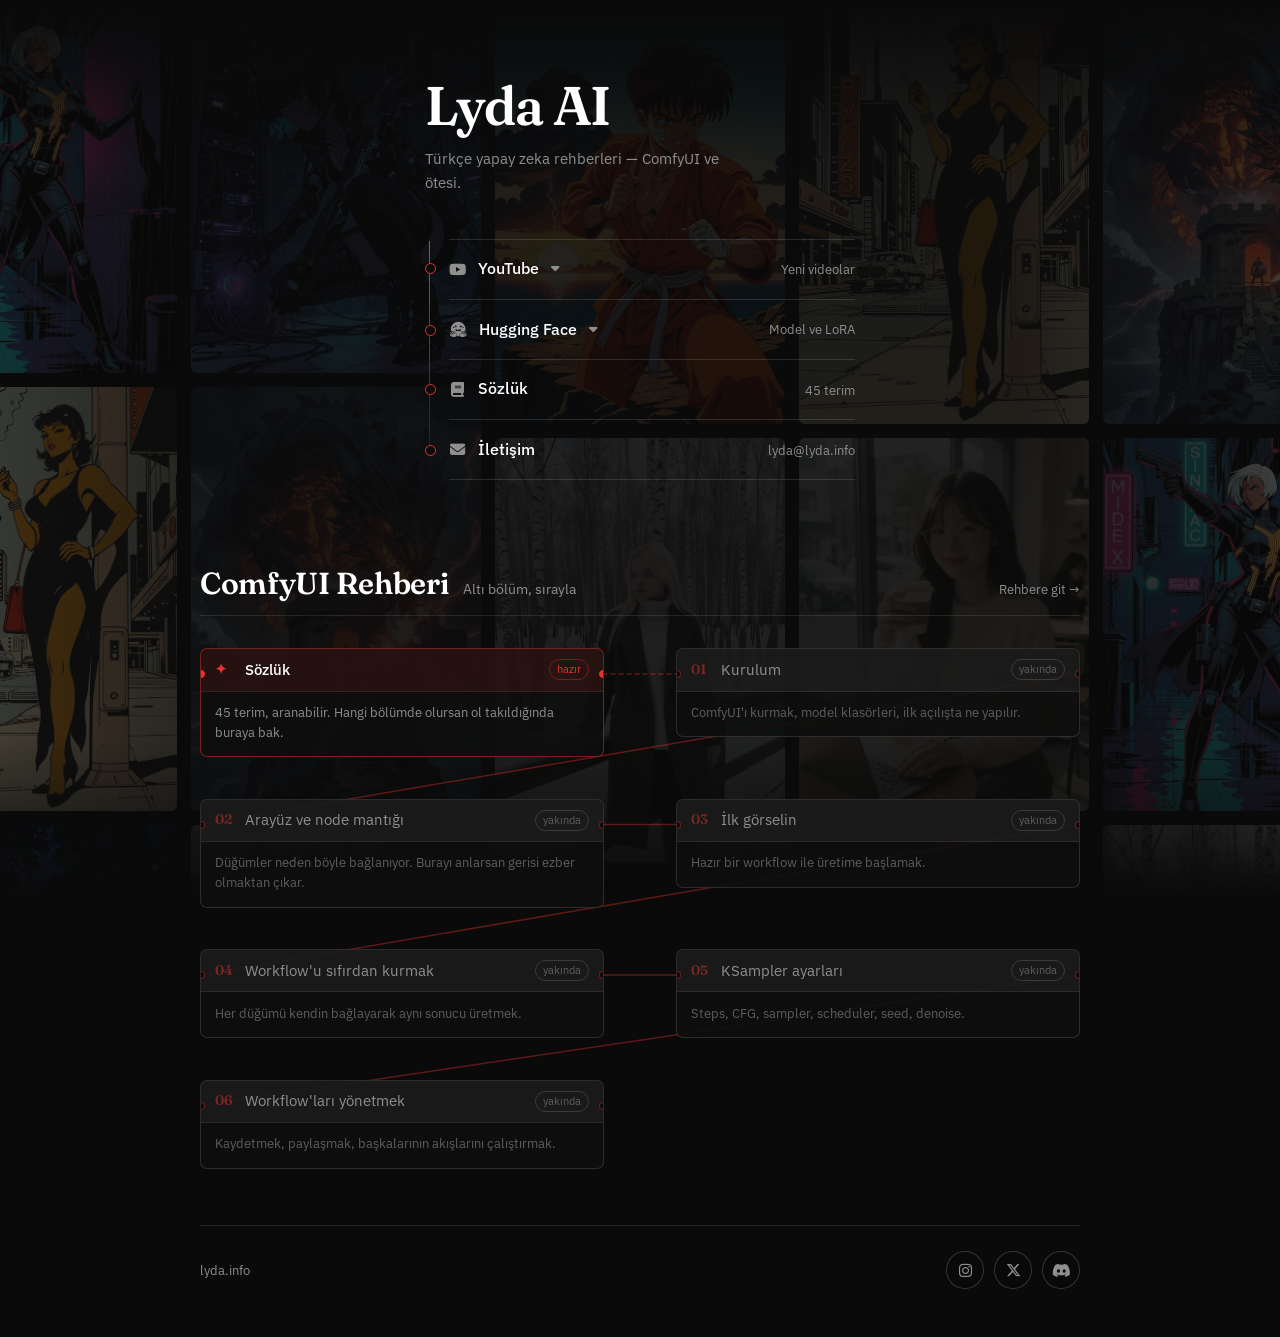
==== index.html @ f09aa850 "Rehberi ayrı bir alana al, node grafiği olarak çiz Kanal bağlantıları üstte dar sütunda, rehber altt" ====
<!DOCTYPE html>
<html lang="tr">
<head>
<meta charset="UTF-8">
<meta name="viewport" content="width=device-width, initial-scale=1">
<title>Lyda AI</title>
<meta name="description" content="ComfyUI ve diğer çeşitli yapay zeka araçlarının nasıl kullanıldığını öğren.">

<meta property="og:title" content="Lyda AI">
<meta property="og:description" content="ComfyUI ve diğer çeşitli yapay zeka araçlarının nasıl kullanıldığını öğren.">
<meta property="og:url" content="https://lyda.info">
<meta property="og:type" content="website">

  <meta property="og:site_name" content="Lyda AI">
<meta property="og:locale" content="tr_TR">

<!-- Paylaşım görseli: 1200x630, adres MUTLAKA tam olmalı -->
<meta property="og:image" content="https://lyda.info/paylasim.png">
<meta property="og:image:width" content="1200">
<meta property="og:image:height" content="624">
<meta property="og:image:alt" content="Lyda AI">

<meta name="twitter:card" content="summary_large_image">
<meta name="twitter:title" content="Lyda AI">
<meta name="twitter:description" content="ComfyUI ve diğer çeşitli yapay zeka araçlarının nasıl kullanıldığını öğren.">
<meta name="twitter:image" content="https://lyda.info/paylasim.png">

<!-- Discord'daki renkli kenar çizgisi bu etiketten geliyor -->
<meta name="theme-color" content="#E8332C">

<link rel="preconnect" href="https://fonts.googleapis.com">
<link rel="preconnect" href="https://fonts.gstatic.com" crossorigin>
<link rel="stylesheet" href="https://cdnjs.cloudflare.com/ajax/libs/font-awesome/6.5.2/css/all.min.css">
<link href="https://fonts.googleapis.com/css2?family=Fraunces:opsz,wght@9..144,400;9..144,600&family=IBM+Plex+Sans:wght@400;500&display=swap" rel="stylesheet">

<style>
:root{
  /* ---- Lyda AI marka paleti ---- */
  --siyah:  #0A0A0A;
  --beyaz:  #FFFFFF;
  --kirmizi:#E8332C;
  --gri:    #2B2B2B;
  --acikgri:#8F8F8F;

  /* Arka plandaki görsellerin ne kadar görüneceği.
     Yükseltirsen görseller belirginleşir ama metin okunaksızlaşır. */
  --fon-perde:.76;
}

*{box-sizing:border-box;margin:0;padding:0}

/* Metin imleci yerine ok; linklerde el */
a,button{cursor:pointer}

body{
  background:var(--siyah);
  color:var(--beyaz);
  font-family:"IBM Plex Sans",system-ui,sans-serif;
  font-size:16px;
  line-height:1.6;
  -webkit-font-smoothing:antialiased;
  cursor:default;
  min-height:100vh;
  padding:clamp(2.5rem,8vw,5rem) 1.5rem 3rem;
}

.sayfa{
  position:relative;
  z-index:2;
  width:100%;
  max-width:880px;
  margin:0 auto;
}

/* ---------- Akan görsel duvarı ---------- */
.fon{
  position:fixed;inset:0;
  z-index:0;
  overflow:hidden;
  display:flex;
  justify-content:center;
  gap:14px;
  pointer-events:none;
  mask-image:linear-gradient(to bottom,transparent,#000 18%,#000 82%,transparent);
  -webkit-mask-image:linear-gradient(to bottom,transparent,#000 18%,#000 82%,transparent);
}

.sutun{
  display:flex;
  flex-direction:column;
  gap:14px;
  width:clamp(170px,25vw,290px);
  flex-shrink:0;
  animation:akisYukari 70s linear infinite;
}

.sutun.ters{animation-name:akisAsagi;animation-duration:88s}
.sutun:nth-child(3){animation-duration:78s}
.sutun:nth-child(4){animation-duration:95s}
.sutun:nth-child(5){animation-duration:82s}

.sutun img{
  width:100%;
  display:block;
  border-radius:6px;
  background:var(--gri);
}

/* Görsellerin üstündeki karartma perdesi — metnin okunmasını sağlıyor */
.perde{
  position:fixed;inset:0;
  z-index:1;
  pointer-events:none;
  background:linear-gradient(90deg,
    rgba(10,10,10,var(--fon-perde)) 0%,
    rgba(10,10,10,calc(var(--fon-perde) + .14)) 20%,
    rgba(10,10,10,calc(var(--fon-perde) + .14)) 80%,
    rgba(10,10,10,var(--fon-perde)) 100%);
}

.sutun.genis{display:none}

/* Geniş ekranda duvar boş kalmasın */
@media (min-width:1100px){
  .sutun.genis{display:flex}
}

@media (max-width:640px){
  .sutun:nth-child(3){display:none}
}

/* ---------- İçerik ---------- */
.kakemono{width:100%;max-width:430px;margin:0 auto}

.tepe{display:flex;flex-direction:column;align-items:flex-start;gap:.9rem}

.tanim{
  color:var(--acikgri);
  font-size:.95rem;
  max-width:34ch;
  opacity:0;
  animation:satirIn .5s ease-out .18s forwards;
}

h1{
  font-family:"Fraunces",Georgia,serif;
  font-weight:600;
  font-size:clamp(2.6rem,11vw,3.4rem);
  line-height:.95;
  letter-spacing:-.02em;
  font-variation-settings:"SOFT" 40,"WONK" 1;
  opacity:0;
  animation:satirIn .6s ease-out forwards;
}

/* ---------- Kablo ---------- */
.baglantilar{
  list-style:none;
  margin-top:2.75rem;
  padding-left:1.5rem;
  position:relative;
}

.baglantilar::before{
  content:"";
  position:absolute;
  left:4px;top:.15rem;bottom:1.9rem;
  width:1px;
  background:linear-gradient(var(--kirmizi),rgba(232,51,44,.18));
  transform:scaleY(0);
  transform-origin:top;
  animation:kabloIn 1.15s cubic-bezier(.25,.8,.3,1) .25s forwards;
}

.baglantilar li{
  position:relative;
  opacity:0;
  transform:translateY(6px);
  animation:satirIn .5s ease-out forwards;
}

.baglantilar>li:nth-child(1){animation-delay:.42s}
.baglantilar>li:nth-child(2){animation-delay:.56s}
.baglantilar>li:nth-child(3){animation-delay:.70s}
.baglantilar>li:nth-child(4){animation-delay:.84s}

/* Alt satırlar kapalı başlıyor, ayrıca belirmelerine gerek yok */
.altlar li{opacity:1;transform:none;animation:none}

.baglantilar>li::before{
  content:"";
  position:absolute;
  left:-1.5rem;top:1.55rem;
  width:9px;height:9px;
  border-radius:50%;
  background:var(--siyah);
  border:1px solid var(--kirmizi);
  transition:background .18s ease;
}

.baglantilar>li:hover::before,
.baglantilar>li:focus-within::before{background:var(--kirmizi)}

/* ---------- Link satırı ---------- */
a.satir{
  display:flex;
  align-items:baseline;
  justify-content:space-between;
  gap:1rem;
  padding:1.05rem 0;
  border-bottom:1px solid rgba(255,255,255,.13);
  color:var(--beyaz);
  text-decoration:none;
}

.baglantilar>li:first-child>a.satir,
.baglantilar>li:first-child>.satir-sarmal{border-top:1px solid rgba(255,255,255,.13)}

a.satir:hover .ad,
a.satir:focus-visible .ad{color:var(--kirmizi)}

a.satir:focus-visible{
  outline:2px solid var(--kirmizi);
  outline-offset:4px;
  border-radius:2px;
}

/* ---------- Alt satırlar ---------- */
.altlar{list-style:none;padding-left:1.6rem}

.altlar li::before{
  content:"";
  position:absolute;
  left:-1.1rem;top:1.15rem;
  width:5px;height:5px;
  border-radius:50%;
  background:var(--siyah);
  border:1px solid rgba(232,51,44,.55);
  transition:background .18s ease;
}

.altlar li:hover::before,
.altlar li:focus-within::before{background:var(--kirmizi)}

a.alt{
  display:flex;
  align-items:baseline;
  justify-content:space-between;
  gap:1rem;
  padding:.75rem 0;
  border-bottom:1px solid rgba(255,255,255,.13);
  color:var(--acikgri);
  font-size:.93rem;
  text-decoration:none;
  transition:color .18s ease;
}

a.alt:hover,a.alt:focus-visible{color:var(--kirmizi)}
a.alt:focus-visible{outline:2px solid var(--kirmizi);outline-offset:4px;border-radius:2px}

/* ---------- Açılır başlık ---------- */
.satir-sarmal{
  display:flex;
  align-items:center;
  gap:.5rem;
  border-bottom:1px solid rgba(255,255,255,.13);
}

.satir-sarmal>a.satir{border-bottom:none;flex:0 1 auto}
.satir-sarmal>.not{margin-left:auto}

button.ac{
  background:none;
  border:0;
  padding:.35rem .25rem;
  cursor:pointer;
  color:var(--acikgri);
  font-size:.85rem;
  line-height:1;
  display:flex;
  align-items:center;
  transition:color .18s ease;
}

button.ac i{transition:transform .25s ease}
button.ac[aria-expanded="true"] i{transform:rotate(180deg)}
button.ac:hover,button.ac:focus-visible{color:var(--kirmizi)}
button.ac:focus-visible{outline:2px solid var(--kirmizi);outline-offset:2px;border-radius:3px}

/* Açılıp kapanan blok — yükseklik otomatik, geçiş yumuşak */
.altlar-sarmal{
  display:grid;
  grid-template-rows:0fr;
  transition:grid-template-rows .28s ease;
}

li.acik>.altlar-sarmal{grid-template-rows:1fr}
.altlar-sarmal>.altlar{overflow:hidden}

.ad{font-weight:500;transition:color .18s ease;display:flex;align-items:center;gap:.7rem}

.ad i{
  width:1.15em;
  font-size:.95em;
  text-align:center;
  color:var(--acikgri);
  transition:color .18s ease;
  flex-shrink:0;
}

a.satir:hover .ad i,
a.satir:focus-visible .ad i{color:var(--kirmizi)}

/* Font Awesome'da Hugging Face logosu yok, svg gömülü */
.ad svg.hf{
  width:1.15em;
  height:1.05em;
  fill:var(--acikgri);
  flex-shrink:0;
  transition:fill .18s ease;
}

a.satir:hover .ad svg.hf,
a.satir:focus-visible .ad svg.hf{fill:var(--kirmizi)}
.not{color:var(--acikgri);font-size:.83rem;text-align:right;flex-shrink:0}

footer{
  margin-top:3.5rem;
  padding-top:1.6rem;
  border-top:1px solid rgba(255,255,255,.1);
  display:flex;
  align-items:center;
  justify-content:space-between;
  gap:1rem;
  color:var(--acikgri);
  font-size:.8rem;
  opacity:0;
  animation:satirIn .5s ease-out 1.5s forwards;
}

/* ---------- Sağ alttaki sosyal daireler ---------- */
.sosyal{
  display:flex;
  gap:10px;
}

.sosyal a{
  width:38px;height:38px;
  display:flex;align-items:center;justify-content:center;
  border:1px solid rgba(255,255,255,.18);
  border-radius:50%;
  background:rgba(10,10,10,.55);
  color:var(--acikgri);
  font-size:15px;
  text-decoration:none;
  transition:color .18s ease,border-color .18s ease;
}

.sosyal a:hover,
.sosyal a:focus-visible{
  color:var(--kirmizi);
  border-color:var(--kirmizi);
}

.sosyal a:focus-visible{outline:2px solid var(--kirmizi);outline-offset:3px}

/* ---------- Sayfalar arası geçiş ---------- */
@view-transition{navigation:auto}

::view-transition-old(root),
::view-transition-new(root){animation-duration:.42s}

/* ---------- Sayfalar arası geçiş ---------- */
@view-transition{navigation:auto}
::view-transition-old(root),
::view-transition-new(root){animation-duration:.42s}

/* =================================================
   REHBER ALANI — ComfyUI'ın kendi görsel diliyle
   ================================================= */
.rehber-alani{
  margin-top:clamp(3.5rem,9vw,5.5rem);
  opacity:0;
  animation:satirIn .6s ease-out 1.1s forwards;
}

.alan-ust{
  display:flex;
  align-items:baseline;
  justify-content:space-between;
  flex-wrap:wrap;
  gap:.6rem 1rem;
  padding-bottom:.9rem;
  border-bottom:1px solid rgba(255,255,255,.1);
}

.alan-ust h2{
  font-family:"Fraunces",Georgia,serif;
  font-weight:600;
  font-size:clamp(1.5rem,4vw,1.9rem);
  line-height:1;
  letter-spacing:-.01em;
  font-variation-settings:"SOFT" 40,"WONK" 1;
  view-transition-name:rehber-baslik;
}

.alan-sol{display:flex;align-items:baseline;flex-wrap:wrap;gap:.3rem .9rem}
.alan-not{color:var(--acikgri);font-size:.86rem}

.alan-tum{
  color:var(--acikgri);
  font-size:.84rem;
  text-decoration:none;
  white-space:nowrap;
  transition:color .18s ease;
}
.alan-tum:hover,.alan-tum:focus-visible{color:var(--kirmizi)}

/* ---------- Tuval ---------- */
.tuval{position:relative;margin-top:2rem}

#kablolar{
  position:absolute;
  inset:0;
  width:100%;height:100%;
  pointer-events:none;
  overflow:visible;
}

.dugumler{
  list-style:none;
  display:grid;
  grid-template-columns:repeat(2,1fr);
  gap:clamp(1.8rem,4vw,2.6rem) clamp(2.5rem,7vw,4.5rem);
}

@media (max-width:680px){
  .dugumler{grid-template-columns:1fr;gap:2.2rem}
}

/* ---------- Düğüm ---------- */
.dugum{
  position:relative;
  display:block;
  padding:0;
  border:1px solid rgba(255,255,255,.13);
  border-radius:7px;
  background:rgba(14,14,14,.88);
  text-decoration:none;
  color:var(--beyaz);
  overflow:hidden;
  transition:border-color .2s ease,transform .2s ease,box-shadow .2s ease;
}

.dugum:hover,.dugum:focus-visible{
  border-color:var(--kirmizi);
  transform:translateY(-2px);
  box-shadow:0 6px 22px rgba(0,0,0,.45);
}

.dugum:focus-visible{outline:2px solid var(--kirmizi);outline-offset:3px}

/* Başlık çubuğu — ComfyUI düğümlerindeki gibi */
.dugum-ust{
  display:flex;
  align-items:center;
  gap:.6rem;
  padding:.6rem .85rem;
  background:rgba(255,255,255,.05);
  border-bottom:1px solid rgba(255,255,255,.08);
}

.dugum-no{
  font-family:"Fraunces",Georgia,serif;
  font-weight:600;
  font-size:.86rem;
  color:var(--kirmizi);
  flex-shrink:0;
  min-width:1.5em;
}

.dugum-ad{font-size:.92rem;font-weight:500;line-height:1.25}

.dugum-govde{
  display:block;
  padding:.7rem .85rem .85rem;
  color:var(--acikgri);
  font-size:.83rem;
  line-height:1.5;
}

.dugum-etiket{
  display:inline-block;
  margin-left:auto;
  font-size:.68rem;
  color:#5E5E5E;
  border:1px solid rgba(255,255,255,.14);
  border-radius:100px;
  padding:.05rem .45rem;
  flex-shrink:0;
}

/* Giriş ve çıkış uçları */
.uc{
  position:absolute;
  top:1.32rem;
  width:8px;height:8px;
  border-radius:50%;
  background:var(--siyah);
  border:1px solid var(--kirmizi);
  transition:background .2s ease;
}
.uc-giris{left:-4px}
.uc-cikis{right:-4px}

.dugum:hover .uc{background:var(--kirmizi)}

/* Tek sütunda akış yukarıdan aşağı — uçlar da öyle */
@media (max-width:680px){
  .uc-giris{left:50%;top:-4px;transform:translateX(-50%)}
  .uc-cikis{left:50%;right:auto;top:auto;bottom:-4px;transform:translateX(-50%)}
}

/* Hazır olan düğüm */
.dugum.hazir{border-color:rgba(232,51,44,.5)}
.dugum.hazir .dugum-ust{background:rgba(232,51,44,.1)}
.dugum.hazir .uc{background:var(--kirmizi)}
.dugum.hazir .dugum-etiket{color:var(--kirmizi);border-color:rgba(232,51,44,.4)}

/* Henüz yayında olmayanlar */
.dugum.kilitli .dugum-ad{color:var(--acikgri);font-weight:400}
.dugum.kilitli .dugum-govde{color:#5E5E5E}
.dugum.kilitli .dugum-no{color:rgba(232,51,44,.5)}
.dugum.kilitli .uc{border-color:rgba(232,51,44,.45)}

@keyframes kabloIn{to{transform:scaleY(1)}}
@keyframes satirIn{to{opacity:1;transform:translateY(0)}}
@keyframes akisYukari{from{transform:translateY(0)}to{transform:translateY(-50%)}}
@keyframes akisAsagi{from{transform:translateY(-50%)}to{transform:translateY(0)}}

@media (prefers-reduced-motion:reduce){
  *{transition:none!important;animation:none!important}
  h1,.tanim,footer,.baglantilar li,.sosyal,.rehber-alani{opacity:1;transform:none}
  .baglantilar::before{transform:scaleY(1)}
}
</style>
</head>

<body>

<!-- ================================================
     ARKA PLAN GÖRSELLERİ
     gorseller/ klasörüne kendi çıktılarını at.
     Her sütundaki liste İKİ KEZ yazılı — döngünün
     kesintisiz olması için. Görsel değiştirirken
     her ikisini de değiştir.
     ================================================ -->
<div class="fon" aria-hidden="true">

  <div class="sutun">
    <img src="gorseller/01.jpg" alt=""><img src="gorseller/02.jpg" alt=""><img src="gorseller/03.jpg" alt="">
    <img src="gorseller/01.jpg" alt=""><img src="gorseller/02.jpg" alt=""><img src="gorseller/03.jpg" alt="">
  </div>

  <div class="sutun ters">
    <img src="gorseller/04.jpg" alt=""><img src="gorseller/05.jpg" alt=""><img src="gorseller/06.jpg" alt="">
    <img src="gorseller/04.jpg" alt=""><img src="gorseller/05.jpg" alt=""><img src="gorseller/06.jpg" alt="">
  </div>

  <div class="sutun">
    <img src="gorseller/07.jpg" alt=""><img src="gorseller/08.jpg" alt=""><img src="gorseller/09.jpg" alt="">
    <img src="gorseller/07.jpg" alt=""><img src="gorseller/08.jpg" alt=""><img src="gorseller/09.jpg" alt="">
  </div>

  <div class="sutun genis ters">
    <img src="gorseller/02.jpg" alt=""><img src="gorseller/06.jpg" alt=""><img src="gorseller/09.jpg" alt="">
    <img src="gorseller/02.jpg" alt=""><img src="gorseller/06.jpg" alt=""><img src="gorseller/09.jpg" alt="">
  </div>

  <div class="sutun genis">
    <img src="gorseller/05.jpg" alt=""><img src="gorseller/01.jpg" alt=""><img src="gorseller/08.jpg" alt="">
    <img src="gorseller/05.jpg" alt=""><img src="gorseller/01.jpg" alt=""><img src="gorseller/08.jpg" alt="">
  </div>

</div>
<div class="perde"></div>

<div class="sayfa">

<main class="kakemono">

  <header class="tepe">
    <h1>Lyda AI</h1>
    <p class="tanim">Türkçe yapay zeka rehberleri — ComfyUI ve ötesi.</p>
  </header>

  <!-- ================================================
       LİNKLER — sadece burayı düzenle.
       ================================================ -->
  <ul class="baglantilar">

    <li>
      <div class="satir-sarmal">
        <a class="satir" href="https://youtube.com/@lydaai" target="_blank" rel="noopener">
          <span class="ad"><i class="fa-brands fa-youtube" aria-hidden="true"></i>YouTube</span>
        </a>
        <button class="ac" type="button" aria-expanded="false" aria-controls="alt-youtube" aria-label="Alt bağlantıları aç">
          <i class="fa-solid fa-caret-down" aria-hidden="true"></i>
        </button>
        <span class="not">Yeni videolar</span>
      </div>
      <div class="altlar-sarmal">
      <ul class="altlar" id="alt-youtube">
        <li>
          <a class="alt" href="https://youtube.com/playlist?list=OYNATMA_LISTESI_ID" target="_blank" rel="noopener">
            <span>ComfyUI başlangıç serisi</span>
            <span class="not">Sıfırdan</span>
          </a>
        </li>
      </ul>
      </div>
    </li>

    <li>
      <div class="satir-sarmal">
        <a class="satir" href="https://huggingface.co/LydaAI" target="_blank" rel="noopener">
          <span class="ad"><svg class="hf" viewBox="0 0 24 24" xmlns="http://www.w3.org/2000/svg" aria-hidden="true"><path d="M12.025 1.13c-5.77 0-10.449 4.647-10.449 10.378 0 1.112.178 2.181.503 3.185.064-.222.203-.444.416-.577a.96.96 0 0 1 .524-.15c.293 0 .584.124.84.284.278.173.48.408.71.694.226.282.458.611.684.951v-.014c.017-.324.106-.622.264-.874s.403-.487.762-.543c.3-.047.596.06.787.203s.31.313.4.467c.15.257.212.468.233.542.01.026.653 1.552 1.657 2.54.616.605 1.01 1.223 1.082 1.912.055.537-.096 1.059-.38 1.572.637.121 1.294.187 1.967.187.657 0 1.298-.063 1.921-.178-.287-.517-.44-1.041-.384-1.581.07-.69.465-1.307 1.081-1.913 1.004-.987 1.647-2.513 1.657-2.539.021-.074.083-.285.233-.542.09-.154.208-.323.4-.467a1.08 1.08 0 0 1 .787-.203c.359.056.604.29.762.543s.247.55.265.874v.015c.225-.34.457-.67.683-.952.23-.286.432-.52.71-.694.257-.16.547-.284.84-.285a.97.97 0 0 1 .524.151c.228.143.373.388.43.625l.006.04a10.3 10.3 0 0 0 .534-3.273c0-5.731-4.678-10.378-10.449-10.378M8.327 6.583a1.5 1.5 0 0 1 .713.174 1.487 1.487 0 0 1 .617 2.013c-.183.343-.762-.214-1.102-.094-.38.134-.532.914-.917.71a1.487 1.487 0 0 1 .69-2.803m7.486 0a1.487 1.487 0 0 1 .689 2.803c-.385.204-.536-.576-.916-.71-.34-.12-.92.437-1.103.094a1.487 1.487 0 0 1 .617-2.013 1.5 1.5 0 0 1 .713-.174m-10.68 1.55a.96.96 0 1 1 0 1.921.96.96 0 0 1 0-1.92m13.838 0a.96.96 0 1 1 0 1.92.96.96 0 0 1 0-1.92M8.489 11.458c.588.01 1.965 1.157 3.572 1.164 1.607-.007 2.984-1.155 3.572-1.164.196-.003.305.12.305.454 0 .886-.424 2.328-1.563 3.202-.22-.756-1.396-1.366-1.63-1.32q-.011.001-.02.006l-.044.026-.01.008-.03.024q-.018.017-.035.036l-.032.04a1 1 0 0 0-.058.09l-.014.025q-.049.088-.11.19a1 1 0 0 1-.083.116 1.2 1.2 0 0 1-.173.18q-.035.029-.075.058a1.3 1.3 0 0 1-.251-.243 1 1 0 0 1-.076-.107c-.124-.193-.177-.363-.337-.444-.034-.016-.104-.008-.2.022q-.094.03-.216.087-.06.028-.125.063l-.13.074q-.067.04-.136.086a3 3 0 0 0-.135.096 3 3 0 0 0-.26.219 2 2 0 0 0-.12.121 2 2 0 0 0-.106.128l-.002.002a2 2 0 0 0-.09.132l-.001.001a1.2 1.2 0 0 0-.105.212q-.013.036-.024.073c-1.139-.875-1.563-2.317-1.563-3.203 0-.334.109-.457.305-.454m.836 10.354c.824-1.19.766-2.082-.365-3.194-1.13-1.112-1.789-2.738-1.789-2.738s-.246-.945-.806-.858-.97 1.499.202 2.362c1.173.864-.233 1.45-.685.64-.45-.812-1.683-2.896-2.322-3.295s-1.089-.175-.938.647 2.822 2.813 2.562 3.244-1.176-.506-1.176-.506-2.866-2.567-3.49-1.898.473 1.23 2.037 2.16c1.564.932 1.686 1.178 1.464 1.53s-3.675-2.511-4-1.297c-.323 1.214 3.524 1.567 3.287 2.405-.238.839-2.71-1.587-3.216-.642-.506.946 3.49 2.056 3.522 2.064 1.29.33 4.568 1.028 5.713-.624m5.349 0c-.824-1.19-.766-2.082.365-3.194 1.13-1.112 1.789-2.738 1.789-2.738s.246-.945.806-.858.97 1.499-.202 2.362c-1.173.864.233 1.45.685.64.451-.812 1.683-2.896 2.322-3.295s1.089-.175.938.647-2.822 2.813-2.562 3.244 1.176-.506 1.176-.506 2.866-2.567 3.49-1.898-.473 1.23-2.037 2.16c-1.564.932-1.686 1.178-1.464 1.53s3.675-2.511 4-1.297c.323 1.214-3.524 1.567-3.287 2.405.238.839 2.71-1.587 3.216-.642.506.946-3.49 2.056-3.522 2.064-1.29.33-4.568 1.028-5.713-.624"/></svg>Hugging Face</span>
        </a>
        <button class="ac" type="button" aria-expanded="false" aria-controls="alt-hf" aria-label="Alt bağlantıları aç">
          <i class="fa-solid fa-caret-down" aria-hidden="true"></i>
        </button>
        <span class="not">Model ve LoRA</span>
      </div>
      <div class="altlar-sarmal">
      <ul class="altlar" id="alt-hf">
        <li>
          <a class="alt" href="https://huggingface.co/LydaAI/workflows" target="_blank" rel="noopener">
            <span>Workflow dosyaları</span>
            <span class="not">JSON indir</span>
          </a>
        </li>
      </ul>
      </div>
    </li>

    <li>
      <a class="satir" href="/sozluk/">
        <span class="ad"><i class="fa-solid fa-book" aria-hidden="true"></i>Sözlük</span>
        <span class="not">45 terim</span>
      </a>
    </li>

    <li>
      <a class="satir" href="mailto:lyda@lyda.info">
        <span class="ad"><i class="fa-solid fa-envelope" aria-hidden="true"></i>İletişim</span>
        <span class="not">lyda@lyda.info</span>
      </a>
    </li>

  </ul>

</main>

<!-- =================================================
     REHBER ALANI
     Bölüm yayına girince: "kilitli" sınıfını sil,
     href'i bölümün adresiyle değiştir, etiketi güncelle.
     Kablolar sayfa sonundaki betikle çiziliyor.
     ================================================= -->
<section class="rehber-alani" aria-labelledby="alan-baslik">

  <div class="alan-ust">
    <div class="alan-sol">
      <h2 id="alan-baslik">ComfyUI Rehberi</h2>
      <span class="alan-not">Altı bölüm, sırayla</span>
    </div>
    <a class="alan-tum" href="/rehber/">Rehbere git →</a>
  </div>

  <div class="tuval">
    <svg id="kablolar" aria-hidden="true"></svg>
    <ol class="dugumler">
      <li>
        <a class="dugum hazir" href="/sozluk/">
          <span class="uc uc-giris" aria-hidden="true"></span>
          <span class="dugum-ust">
            <span class="dugum-no" aria-hidden="true">✦</span>
            <span class="dugum-ad">Sözlük</span>
            <span class="dugum-etiket">hazır</span>
          </span>
          <span class="dugum-govde">45 terim, aranabilir. Hangi bölümde olursan ol takıldığında buraya bak.</span>
          <span class="uc uc-cikis" aria-hidden="true"></span>
        </a>
      </li>
      <li>
        <a class="dugum kilitli" href="/rehber/">
          <span class="uc uc-giris" aria-hidden="true"></span>
          <span class="dugum-ust">
            <span class="dugum-no" aria-hidden="true">01</span>
            <span class="dugum-ad">Kurulum</span>
            <span class="dugum-etiket">yakında</span>
          </span>
          <span class="dugum-govde">ComfyUI'ı kurmak, model klasörleri, ilk açılışta ne yapılır.</span>
          <span class="uc uc-cikis" aria-hidden="true"></span>
        </a>
      </li>
      <li>
        <a class="dugum kilitli" href="/rehber/">
          <span class="uc uc-giris" aria-hidden="true"></span>
          <span class="dugum-ust">
            <span class="dugum-no" aria-hidden="true">02</span>
            <span class="dugum-ad">Arayüz ve node mantığı</span>
            <span class="dugum-etiket">yakında</span>
          </span>
          <span class="dugum-govde">Düğümler neden böyle bağlanıyor. Burayı anlarsan gerisi ezber olmaktan çıkar.</span>
          <span class="uc uc-cikis" aria-hidden="true"></span>
        </a>
      </li>
      <li>
        <a class="dugum kilitli" href="/rehber/">
          <span class="uc uc-giris" aria-hidden="true"></span>
          <span class="dugum-ust">
            <span class="dugum-no" aria-hidden="true">03</span>
            <span class="dugum-ad">İlk görselin</span>
            <span class="dugum-etiket">yakında</span>
          </span>
          <span class="dugum-govde">Hazır bir workflow ile üretime başlamak.</span>
          <span class="uc uc-cikis" aria-hidden="true"></span>
        </a>
      </li>
      <li>
        <a class="dugum kilitli" href="/rehber/">
          <span class="uc uc-giris" aria-hidden="true"></span>
          <span class="dugum-ust">
            <span class="dugum-no" aria-hidden="true">04</span>
            <span class="dugum-ad">Workflow'u sıfırdan kurmak</span>
            <span class="dugum-etiket">yakında</span>
          </span>
          <span class="dugum-govde">Her düğümü kendin bağlayarak aynı sonucu üretmek.</span>
          <span class="uc uc-cikis" aria-hidden="true"></span>
        </a>
      </li>
      <li>
        <a class="dugum kilitli" href="/rehber/">
          <span class="uc uc-giris" aria-hidden="true"></span>
          <span class="dugum-ust">
            <span class="dugum-no" aria-hidden="true">05</span>
            <span class="dugum-ad">KSampler ayarları</span>
            <span class="dugum-etiket">yakında</span>
          </span>
          <span class="dugum-govde">Steps, CFG, sampler, scheduler, seed, denoise.</span>
          <span class="uc uc-cikis" aria-hidden="true"></span>
        </a>
      </li>
      <li>
        <a class="dugum kilitli" href="/rehber/">
          <span class="uc uc-giris" aria-hidden="true"></span>
          <span class="dugum-ust">
            <span class="dugum-no" aria-hidden="true">06</span>
            <span class="dugum-ad">Workflow'ları yönetmek</span>
            <span class="dugum-etiket">yakında</span>
          </span>
          <span class="dugum-govde">Kaydetmek, paylaşmak, başkalarının akışlarını çalıştırmak.</span>
          <span class="uc uc-cikis" aria-hidden="true"></span>
        </a>
      </li>
    </ol>
  </div>

</section>

<footer>
    <span>lyda.info</span>

    <!-- SOSYAL MEDYA — daire silmek için ilgili a satırını kaldır -->
    <nav class="sosyal" aria-label="Sosyal medya">
      <a href="https://instagram.com/lyda.ai" aria-label="Instagram" target="_blank" rel="noopener"><i class="fa-brands fa-instagram" aria-hidden="true"></i></a>
      <a href="https://x.com/Lyda_AI" aria-label="X" target="_blank" rel="noopener"><i class="fa-brands fa-x-twitter" aria-hidden="true"></i></a>
      <a href="https://discord.gg/lyda" aria-label="Discord" target="_blank" rel="noopener"><i class="fa-brands fa-discord" aria-hidden="true"></i></a>
    </nav>
</footer>

</div>

<script>
/* ---------- Düğümleri birbirine bağlayan kablolar ----------
   Konumlar yerleşimden sonra ölçülüyor, böylece her ekran
   genişliğinde ve yeniden boyutlandırmada doğru çiziliyor. */
(function () {
  var svg = document.getElementById("kablolar");
  var tuval = document.querySelector(".tuval");
  if (!svg || !tuval) return;

  var dugumler = Array.prototype.slice.call(document.querySelectorAll(".dugum"));
  var NS = "http://www.w3.org/2000/svg";

  function ciz() {
    svg.innerHTML = "";
    var t = tuval.getBoundingClientRect();
    var dikey = window.matchMedia("(max-width:680px)").matches;
    svg.setAttribute("viewBox", "0 0 " + t.width + " " + t.height);

    for (var i = 0; i < dugumler.length - 1; i++) {
      var a = dugumler[i].querySelector(".uc-cikis").getBoundingClientRect();
      var b = dugumler[i + 1].querySelector(".uc-giris").getBoundingClientRect();

      var x1 = a.left + a.width / 2 - t.left, y1 = a.top + a.height / 2 - t.top;
      var x2 = b.left + b.width / 2 - t.left, y2 = b.top + b.height / 2 - t.top;

      var d;
      if (dikey) {
        // Tek sütun: yukarıdan aşağı inen kablo
        var dy = Math.max(14, (y2 - y1) * 0.45);
        d = "M " + x1 + " " + y1 +
            " C " + x1 + " " + (y1 + dy) +
            ", " + x2 + " " + (y2 - dy) +
            ", " + x2 + " " + y2;
      } else {
        // İki sütun: aynı satırda yumuşak kavis, satır atlayınca dar S
        var ayniSatir = Math.abs(y2 - y1) < 20;
        var dx = ayniSatir ? Math.max(38, (x2 - x1) * 0.5) : 34;
        var k1 = Math.min(t.width, x1 + dx);
        var k2 = Math.max(0, x2 - dx);
        d = "M " + x1 + " " + y1 +
            " C " + k1 + " " + y1 +
            ", " + k2 + " " + y2 +
            ", " + x2 + " " + y2;
      }

      var yol = document.createElementNS(NS, "path");
      yol.setAttribute("d", d);
      yol.setAttribute("fill", "none");
      yol.setAttribute("stroke", "rgba(232,51,44,.38)");
      yol.setAttribute("stroke-width", "1.5");
      yol.setAttribute("stroke-linecap", "round");
      if (i === 0) yol.setAttribute("stroke-dasharray", "4 4");
      svg.appendChild(yol);
    }
  }

  ciz();
  window.addEventListener("resize", ciz);
  if (document.fonts && document.fonts.ready) document.fonts.ready.then(ciz);
  window.addEventListener("load", ciz);
})();

document.querySelectorAll("button.ac").forEach(function (dugme) {
  dugme.addEventListener("click", function () {
    var satir = dugme.closest("li");
    var acik = satir.classList.toggle("acik");
    dugme.setAttribute("aria-expanded", acik ? "true" : "false");
    dugme.setAttribute("aria-label", acik ? "Alt bağlantıları kapat" : "Alt bağlantıları aç");
  });
});
</script>

</body>
</html>
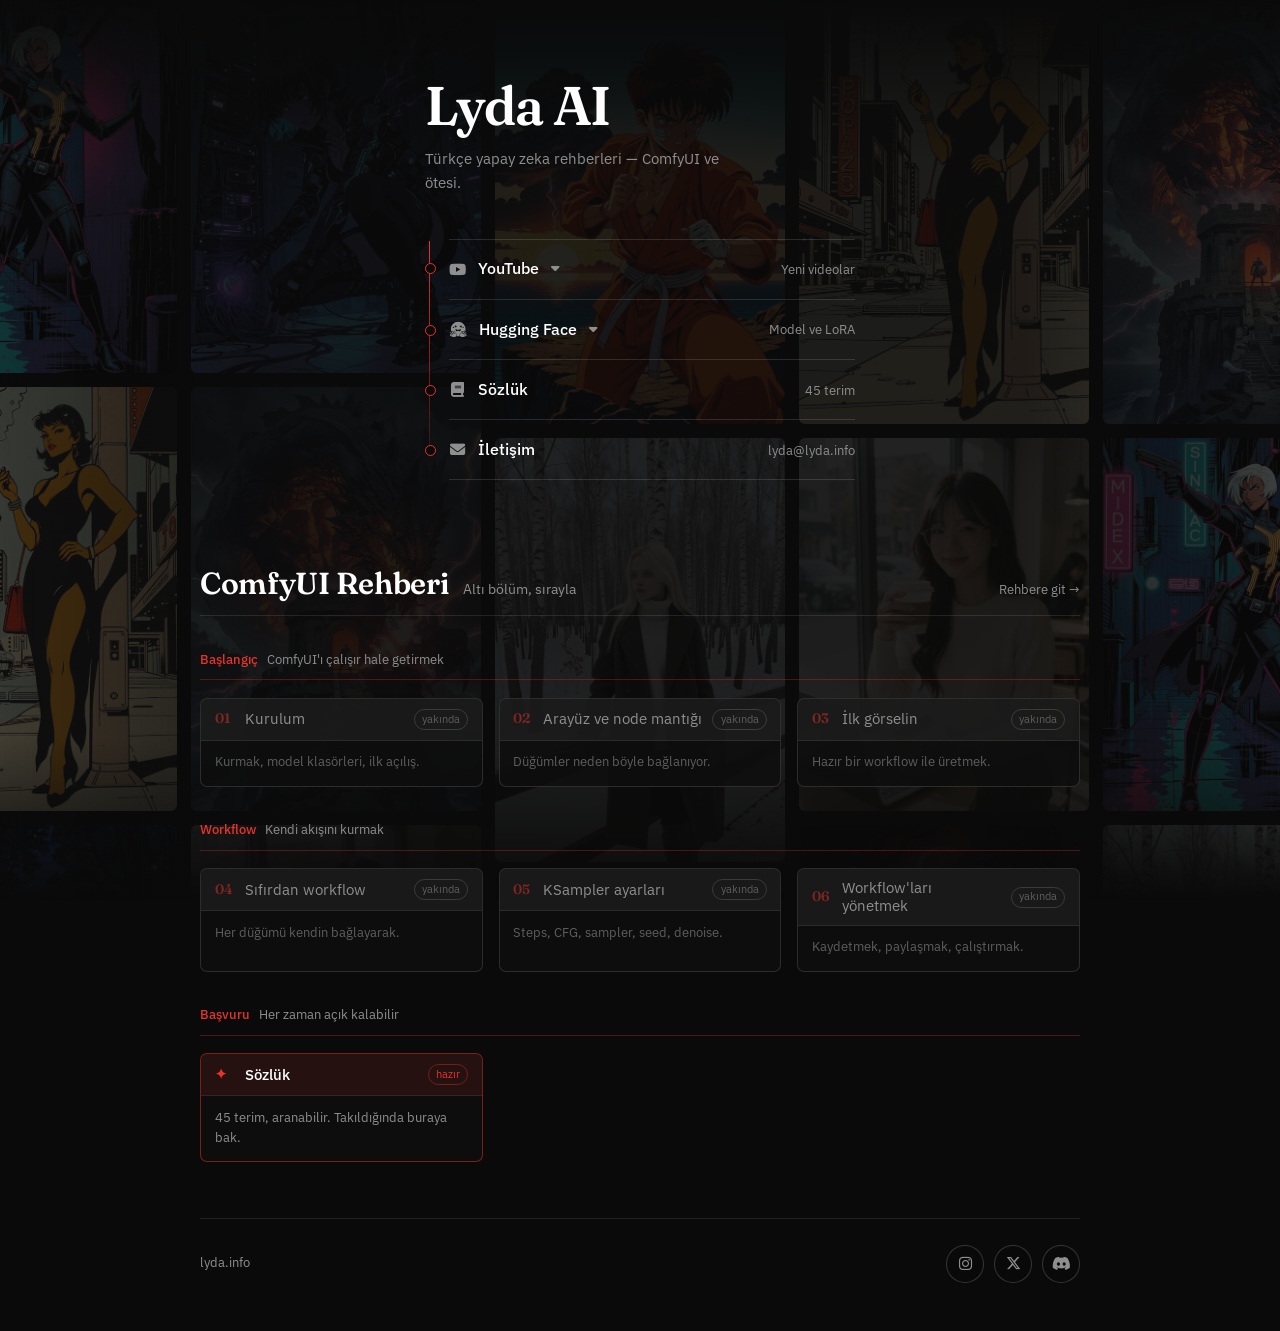
==== commit fe0b4ee7: "Rehber bölümlerini kategorilere ayır, kabloları kaldır Bölümler arası bezier kablolar ve uçlar kaldı" ====
--- a/index.html
+++ b/index.html
@@ -416,32 +416,36 @@
 }
 .alan-tum:hover,.alan-tum:focus-visible{color:var(--kirmizi)}
 
-/* ---------- Tuval ---------- */
-.tuval{position:relative;margin-top:2rem}
-
-#kablolar{
-  position:absolute;
-  inset:0;
-  width:100%;height:100%;
-  pointer-events:none;
-  overflow:visible;
-}
+/* ---------- Kategoriler ---------- */
+.kategori{margin-top:2.1rem}
+.kategori:first-of-type{margin-top:1.8rem}
+
+.kategori-ad{
+  color:var(--kirmizi);
+  font-size:.8rem;
+  font-weight:500;
+  padding-bottom:.55rem;
+  border-bottom:1px solid rgba(232,51,44,.3);
+  margin-bottom:1.1rem;
+}
+
+.kategori-ad span{color:var(--acikgri);font-weight:400;margin-left:.55rem}
 
 .dugumler{
   list-style:none;
   display:grid;
-  grid-template-columns:repeat(2,1fr);
-  gap:clamp(1.8rem,4vw,2.6rem) clamp(2.5rem,7vw,4.5rem);
-}
-
-@media (max-width:680px){
-  .dugumler{grid-template-columns:1fr;gap:2.2rem}
-}
+  grid-template-columns:repeat(auto-fill,minmax(228px,1fr));
+  gap:1rem;
+}
+
+.dugumler li{display:flex}
 
 /* ---------- Düğüm ---------- */
 .dugum{
   position:relative;
-  display:block;
+  display:flex;
+  flex-direction:column;
+  width:100%;
   padding:0;
   border:1px solid rgba(255,255,255,.13);
   border-radius:7px;
@@ -482,7 +486,7 @@
 .dugum-ad{font-size:.92rem;font-weight:500;line-height:1.25}
 
 .dugum-govde{
-  display:block;
+  flex:1;
   padding:.7rem .85rem .85rem;
   color:var(--acikgri);
   font-size:.83rem;
@@ -500,38 +504,17 @@
   flex-shrink:0;
 }
 
-/* Giriş ve çıkış uçları */
-.uc{
-  position:absolute;
-  top:1.32rem;
-  width:8px;height:8px;
-  border-radius:50%;
-  background:var(--siyah);
-  border:1px solid var(--kirmizi);
-  transition:background .2s ease;
-}
-.uc-giris{left:-4px}
-.uc-cikis{right:-4px}
-
-.dugum:hover .uc{background:var(--kirmizi)}
-
-/* Tek sütunda akış yukarıdan aşağı — uçlar da öyle */
-@media (max-width:680px){
-  .uc-giris{left:50%;top:-4px;transform:translateX(-50%)}
-  .uc-cikis{left:50%;right:auto;top:auto;bottom:-4px;transform:translateX(-50%)}
-}
+
 
 /* Hazır olan düğüm */
 .dugum.hazir{border-color:rgba(232,51,44,.5)}
 .dugum.hazir .dugum-ust{background:rgba(232,51,44,.1)}
-.dugum.hazir .uc{background:var(--kirmizi)}
 .dugum.hazir .dugum-etiket{color:var(--kirmizi);border-color:rgba(232,51,44,.4)}
 
 /* Henüz yayında olmayanlar */
 .dugum.kilitli .dugum-ad{color:var(--acikgri);font-weight:400}
 .dugum.kilitli .dugum-govde{color:#5E5E5E}
 .dugum.kilitli .dugum-no{color:rgba(232,51,44,.5)}
-.dugum.kilitli .uc{border-color:rgba(232,51,44,.45)}
 
 @keyframes kabloIn{to{transform:scaleY(1)}}
 @keyframes satirIn{to{opacity:1;transform:translateY(0)}}
@@ -677,95 +660,93 @@
     <a class="alan-tum" href="/rehber/">Rehbere git →</a>
   </div>
 
-  <div class="tuval">
-    <svg id="kablolar" aria-hidden="true"></svg>
-    <ol class="dugumler">
-      <li>
-        <a class="dugum hazir" href="/sozluk/">
-          <span class="uc uc-giris" aria-hidden="true"></span>
-          <span class="dugum-ust">
-            <span class="dugum-no" aria-hidden="true">✦</span>
-            <span class="dugum-ad">Sözlük</span>
-            <span class="dugum-etiket">hazır</span>
-          </span>
-          <span class="dugum-govde">45 terim, aranabilir. Hangi bölümde olursan ol takıldığında buraya bak.</span>
-          <span class="uc uc-cikis" aria-hidden="true"></span>
-        </a>
-      </li>
-      <li>
-        <a class="dugum kilitli" href="/rehber/">
-          <span class="uc uc-giris" aria-hidden="true"></span>
-          <span class="dugum-ust">
-            <span class="dugum-no" aria-hidden="true">01</span>
-            <span class="dugum-ad">Kurulum</span>
-            <span class="dugum-etiket">yakında</span>
-          </span>
-          <span class="dugum-govde">ComfyUI'ı kurmak, model klasörleri, ilk açılışta ne yapılır.</span>
-          <span class="uc uc-cikis" aria-hidden="true"></span>
-        </a>
-      </li>
-      <li>
-        <a class="dugum kilitli" href="/rehber/">
-          <span class="uc uc-giris" aria-hidden="true"></span>
-          <span class="dugum-ust">
-            <span class="dugum-no" aria-hidden="true">02</span>
-            <span class="dugum-ad">Arayüz ve node mantığı</span>
-            <span class="dugum-etiket">yakında</span>
-          </span>
-          <span class="dugum-govde">Düğümler neden böyle bağlanıyor. Burayı anlarsan gerisi ezber olmaktan çıkar.</span>
-          <span class="uc uc-cikis" aria-hidden="true"></span>
-        </a>
-      </li>
-      <li>
-        <a class="dugum kilitli" href="/rehber/">
-          <span class="uc uc-giris" aria-hidden="true"></span>
-          <span class="dugum-ust">
-            <span class="dugum-no" aria-hidden="true">03</span>
-            <span class="dugum-ad">İlk görselin</span>
-            <span class="dugum-etiket">yakında</span>
-          </span>
-          <span class="dugum-govde">Hazır bir workflow ile üretime başlamak.</span>
-          <span class="uc uc-cikis" aria-hidden="true"></span>
-        </a>
-      </li>
-      <li>
-        <a class="dugum kilitli" href="/rehber/">
-          <span class="uc uc-giris" aria-hidden="true"></span>
-          <span class="dugum-ust">
-            <span class="dugum-no" aria-hidden="true">04</span>
-            <span class="dugum-ad">Workflow'u sıfırdan kurmak</span>
-            <span class="dugum-etiket">yakında</span>
-          </span>
-          <span class="dugum-govde">Her düğümü kendin bağlayarak aynı sonucu üretmek.</span>
-          <span class="uc uc-cikis" aria-hidden="true"></span>
-        </a>
-      </li>
-      <li>
-        <a class="dugum kilitli" href="/rehber/">
-          <span class="uc uc-giris" aria-hidden="true"></span>
-          <span class="dugum-ust">
-            <span class="dugum-no" aria-hidden="true">05</span>
-            <span class="dugum-ad">KSampler ayarları</span>
-            <span class="dugum-etiket">yakında</span>
-          </span>
-          <span class="dugum-govde">Steps, CFG, sampler, scheduler, seed, denoise.</span>
-          <span class="uc uc-cikis" aria-hidden="true"></span>
-        </a>
-      </li>
-      <li>
-        <a class="dugum kilitli" href="/rehber/">
-          <span class="uc uc-giris" aria-hidden="true"></span>
-          <span class="dugum-ust">
-            <span class="dugum-no" aria-hidden="true">06</span>
-            <span class="dugum-ad">Workflow'ları yönetmek</span>
-            <span class="dugum-etiket">yakında</span>
-          </span>
-          <span class="dugum-govde">Kaydetmek, paylaşmak, başkalarının akışlarını çalıştırmak.</span>
-          <span class="uc uc-cikis" aria-hidden="true"></span>
-        </a>
-      </li>
-    </ol>
-  </div>
+    <div class="kategori">
+      <h3 class="kategori-ad">Başlangıç<span>ComfyUI'ı çalışır hale getirmek</span></h3>
+      <ul class="dugumler">
+        <li>
+          <a class="dugum kilitli" href="/rehber/">
+            <span class="dugum-ust">
+              <span class="dugum-no" aria-hidden="true">01</span>
+              <span class="dugum-ad">Kurulum</span>
+              <span class="dugum-etiket">yakında</span>
+            </span>
+            <span class="dugum-govde">Kurmak, model klasörleri, ilk açılış.</span>
+          </a>
+        </li>
+        <li>
+          <a class="dugum kilitli" href="/rehber/">
+            <span class="dugum-ust">
+              <span class="dugum-no" aria-hidden="true">02</span>
+              <span class="dugum-ad">Arayüz ve node mantığı</span>
+              <span class="dugum-etiket">yakında</span>
+            </span>
+            <span class="dugum-govde">Düğümler neden böyle bağlanıyor.</span>
+          </a>
+        </li>
+        <li>
+          <a class="dugum kilitli" href="/rehber/">
+            <span class="dugum-ust">
+              <span class="dugum-no" aria-hidden="true">03</span>
+              <span class="dugum-ad">İlk görselin</span>
+              <span class="dugum-etiket">yakında</span>
+            </span>
+            <span class="dugum-govde">Hazır bir workflow ile üretmek.</span>
+          </a>
+        </li>
+      </ul>
+    </div>
+
+    <div class="kategori">
+      <h3 class="kategori-ad">Workflow<span>Kendi akışını kurmak</span></h3>
+      <ul class="dugumler">
+        <li>
+          <a class="dugum kilitli" href="/rehber/">
+            <span class="dugum-ust">
+              <span class="dugum-no" aria-hidden="true">04</span>
+              <span class="dugum-ad">Sıfırdan workflow</span>
+              <span class="dugum-etiket">yakında</span>
+            </span>
+            <span class="dugum-govde">Her düğümü kendin bağlayarak.</span>
+          </a>
+        </li>
+        <li>
+          <a class="dugum kilitli" href="/rehber/">
+            <span class="dugum-ust">
+              <span class="dugum-no" aria-hidden="true">05</span>
+              <span class="dugum-ad">KSampler ayarları</span>
+              <span class="dugum-etiket">yakında</span>
+            </span>
+            <span class="dugum-govde">Steps, CFG, sampler, seed, denoise.</span>
+          </a>
+        </li>
+        <li>
+          <a class="dugum kilitli" href="/rehber/">
+            <span class="dugum-ust">
+              <span class="dugum-no" aria-hidden="true">06</span>
+              <span class="dugum-ad">Workflow'ları yönetmek</span>
+              <span class="dugum-etiket">yakında</span>
+            </span>
+            <span class="dugum-govde">Kaydetmek, paylaşmak, çalıştırmak.</span>
+          </a>
+        </li>
+      </ul>
+    </div>
+
+    <div class="kategori">
+      <h3 class="kategori-ad">Başvuru<span>Her zaman açık kalabilir</span></h3>
+      <ul class="dugumler">
+        <li>
+          <a class="dugum hazir" href="/sozluk/">
+            <span class="dugum-ust">
+              <span class="dugum-no" aria-hidden="true">✦</span>
+              <span class="dugum-ad">Sözlük</span>
+              <span class="dugum-etiket">hazır</span>
+            </span>
+            <span class="dugum-govde">45 terim, aranabilir. Takıldığında buraya bak.</span>
+          </a>
+        </li>
+      </ul>
+    </div>
 
 </section>
 
@@ -783,67 +764,6 @@
 </div>
 
 <script>
-/* ---------- Düğümleri birbirine bağlayan kablolar ----------
-   Konumlar yerleşimden sonra ölçülüyor, böylece her ekran
-   genişliğinde ve yeniden boyutlandırmada doğru çiziliyor. */
-(function () {
-  var svg = document.getElementById("kablolar");
-  var tuval = document.querySelector(".tuval");
-  if (!svg || !tuval) return;
-
-  var dugumler = Array.prototype.slice.call(document.querySelectorAll(".dugum"));
-  var NS = "http://www.w3.org/2000/svg";
-
-  function ciz() {
-    svg.innerHTML = "";
-    var t = tuval.getBoundingClientRect();
-    var dikey = window.matchMedia("(max-width:680px)").matches;
-    svg.setAttribute("viewBox", "0 0 " + t.width + " " + t.height);
-
-    for (var i = 0; i < dugumler.length - 1; i++) {
-      var a = dugumler[i].querySelector(".uc-cikis").getBoundingClientRect();
-      var b = dugumler[i + 1].querySelector(".uc-giris").getBoundingClientRect();
-
-      var x1 = a.left + a.width / 2 - t.left, y1 = a.top + a.height / 2 - t.top;
-      var x2 = b.left + b.width / 2 - t.left, y2 = b.top + b.height / 2 - t.top;
-
-      var d;
-      if (dikey) {
-        // Tek sütun: yukarıdan aşağı inen kablo
-        var dy = Math.max(14, (y2 - y1) * 0.45);
-        d = "M " + x1 + " " + y1 +
-            " C " + x1 + " " + (y1 + dy) +
-            ", " + x2 + " " + (y2 - dy) +
-            ", " + x2 + " " + y2;
-      } else {
-        // İki sütun: aynı satırda yumuşak kavis, satır atlayınca dar S
-        var ayniSatir = Math.abs(y2 - y1) < 20;
-        var dx = ayniSatir ? Math.max(38, (x2 - x1) * 0.5) : 34;
-        var k1 = Math.min(t.width, x1 + dx);
-        var k2 = Math.max(0, x2 - dx);
-        d = "M " + x1 + " " + y1 +
-            " C " + k1 + " " + y1 +
-            ", " + k2 + " " + y2 +
-            ", " + x2 + " " + y2;
-      }
-
-      var yol = document.createElementNS(NS, "path");
-      yol.setAttribute("d", d);
-      yol.setAttribute("fill", "none");
-      yol.setAttribute("stroke", "rgba(232,51,44,.38)");
-      yol.setAttribute("stroke-width", "1.5");
-      yol.setAttribute("stroke-linecap", "round");
-      if (i === 0) yol.setAttribute("stroke-dasharray", "4 4");
-      svg.appendChild(yol);
-    }
-  }
-
-  ciz();
-  window.addEventListener("resize", ciz);
-  if (document.fonts && document.fonts.ready) document.fonts.ready.then(ciz);
-  window.addEventListener("load", ciz);
-})();
-
 document.querySelectorAll("button.ac").forEach(function (dugme) {
   dugme.addEventListener("click", function () {
     var satir = dugme.closest("li");
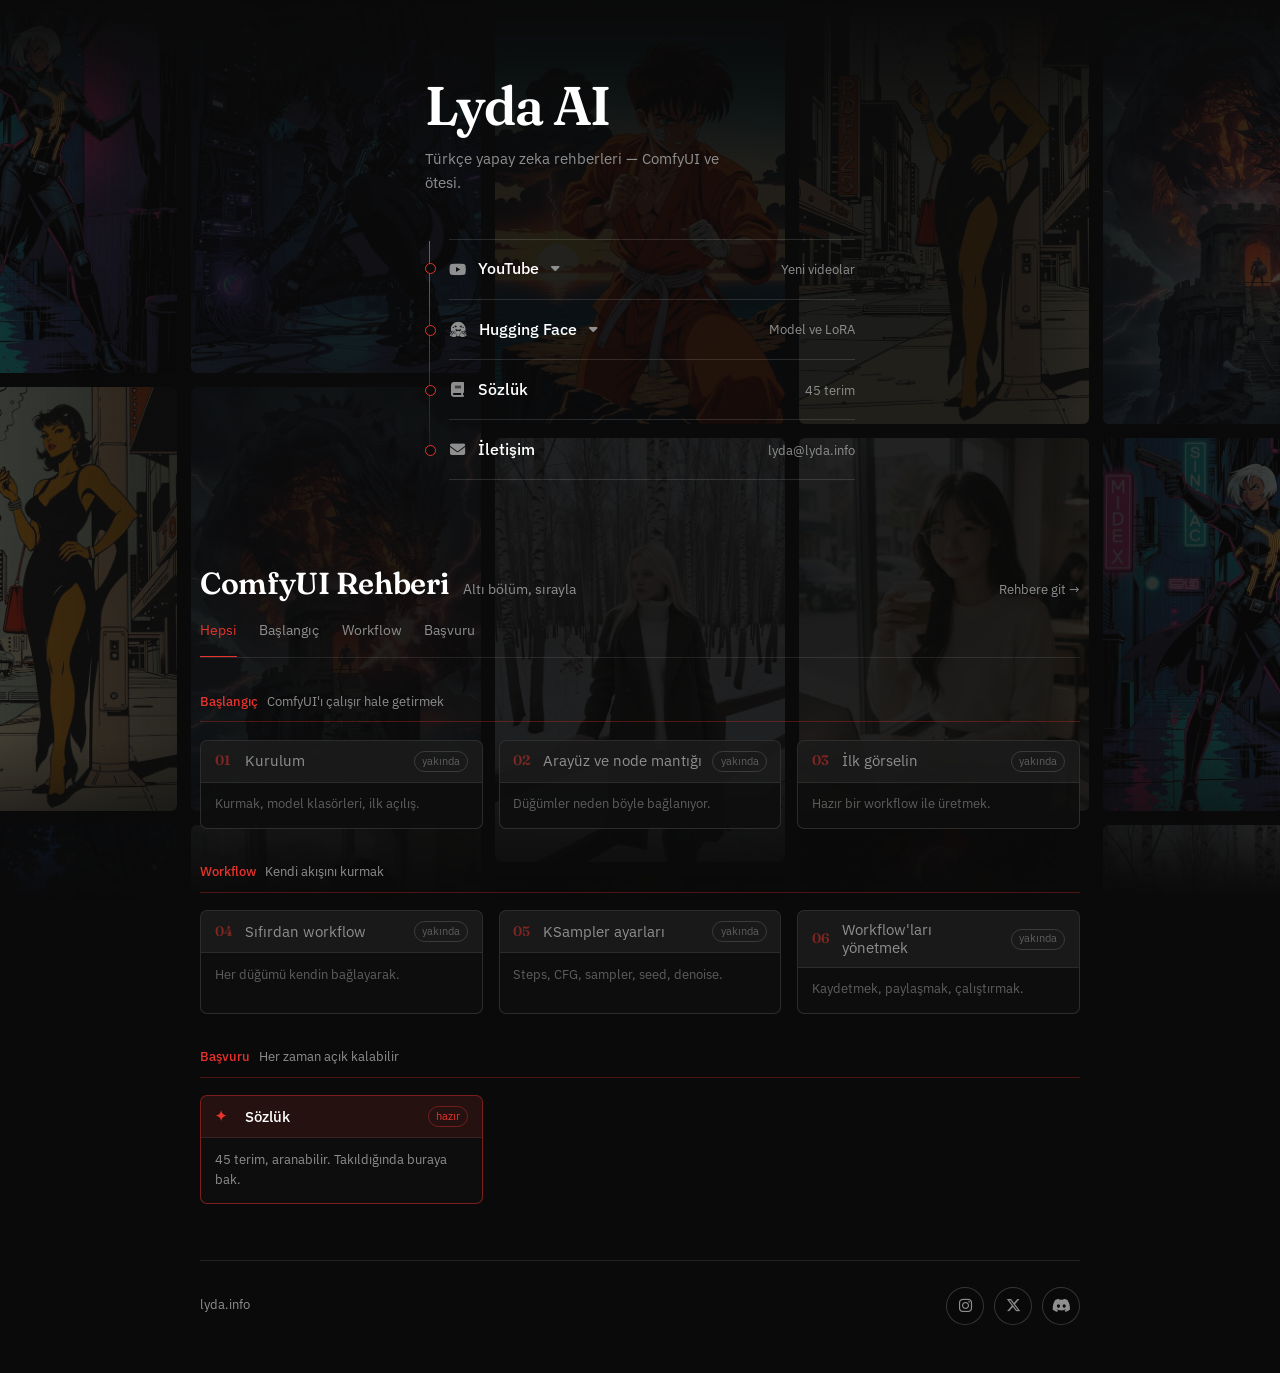
==== commit f4abda48: "Rehber başlığının altına seçilebilir kategori süzgeci ekle Hepsi, Başlangıç, Workflow, Başvuru. Sönü" ====
--- a/index.html
+++ b/index.html
@@ -390,9 +390,47 @@
   justify-content:space-between;
   flex-wrap:wrap;
   gap:.6rem 1rem;
-  padding-bottom:.9rem;
+}
+
+/* ---------- Kategori süzgeci ---------- */
+.suzgec{
+  display:flex;
+  flex-wrap:wrap;
+  gap:.3rem 1.4rem;
+  margin-top:1rem;
+  padding-bottom:.85rem;
   border-bottom:1px solid rgba(255,255,255,.1);
 }
+
+.suz{
+  position:relative;
+  background:none;
+  border:0;
+  padding:.15rem 0;
+  font:inherit;
+  font-size:.86rem;
+  color:var(--acikgri);
+  transition:color .18s ease;
+}
+
+.suz:hover{color:var(--beyaz)}
+.suz[aria-pressed="true"]{color:var(--kirmizi)}
+
+.suz[aria-pressed="true"]::after{
+  content:"";
+  position:absolute;
+  left:0;right:0;bottom:-.85rem;
+  height:1px;
+  background:var(--kirmizi);
+}
+
+.suz:focus-visible{outline:2px solid var(--kirmizi);outline-offset:3px;border-radius:2px}
+
+.kategori.gizli{display:none}
+
+/* Tek kategori süzüldüğünde başlık süzgeci tekrar etmesin */
+.rehber-alani.tekli .kategori-ad{display:none}
+.rehber-alani.tekli .kategori{margin-top:1.6rem}
 
 .alan-ust h2{
   font-family:"Fraunces",Georgia,serif;
@@ -660,7 +698,14 @@
     <a class="alan-tum" href="/rehber/">Rehbere git →</a>
   </div>
 
-    <div class="kategori">
+  <div class="suzgec" role="group" aria-label="Kategoriye göre süz">
+    <button class="suz" type="button" data-kategori="hepsi" aria-pressed="true">Hepsi</button>
+    <button class="suz" type="button" data-kategori="baslangic" aria-pressed="false">Başlangıç</button>
+    <button class="suz" type="button" data-kategori="workflow" aria-pressed="false">Workflow</button>
+    <button class="suz" type="button" data-kategori="basvuru" aria-pressed="false">Başvuru</button>
+  </div>
+
+    <div class="kategori" data-kategori="baslangic">
       <h3 class="kategori-ad">Başlangıç<span>ComfyUI'ı çalışır hale getirmek</span></h3>
       <ul class="dugumler">
         <li>
@@ -696,7 +741,7 @@
       </ul>
     </div>
 
-    <div class="kategori">
+    <div class="kategori" data-kategori="workflow">
       <h3 class="kategori-ad">Workflow<span>Kendi akışını kurmak</span></h3>
       <ul class="dugumler">
         <li>
@@ -732,7 +777,7 @@
       </ul>
     </div>
 
-    <div class="kategori">
+    <div class="kategori" data-kategori="basvuru">
       <h3 class="kategori-ad">Başvuru<span>Her zaman açık kalabilir</span></h3>
       <ul class="dugumler">
         <li>
@@ -764,6 +809,30 @@
 </div>
 
 <script>
+/* ---------- Kategori süzgeci ---------- */
+(function () {
+  var dugmeler = Array.prototype.slice.call(document.querySelectorAll(".suz"));
+  var kategoriler = Array.prototype.slice.call(document.querySelectorAll(".kategori"));
+  if (!dugmeler.length) return;
+
+  dugmeler.forEach(function (dugme) {
+    dugme.addEventListener("click", function () {
+      var secili = dugme.dataset.kategori;
+
+      dugmeler.forEach(function (d) {
+        d.setAttribute("aria-pressed", d === dugme ? "true" : "false");
+      });
+
+      kategoriler.forEach(function (k) {
+        k.classList.toggle("gizli", secili !== "hepsi" && k.dataset.kategori !== secili);
+      });
+
+      document.querySelector(".rehber-alani")
+        .classList.toggle("tekli", secili !== "hepsi");
+    });
+  });
+})();
+
 document.querySelectorAll("button.ac").forEach(function (dugme) {
   dugme.addEventListener("click", function () {
     var satir = dugme.closest("li");
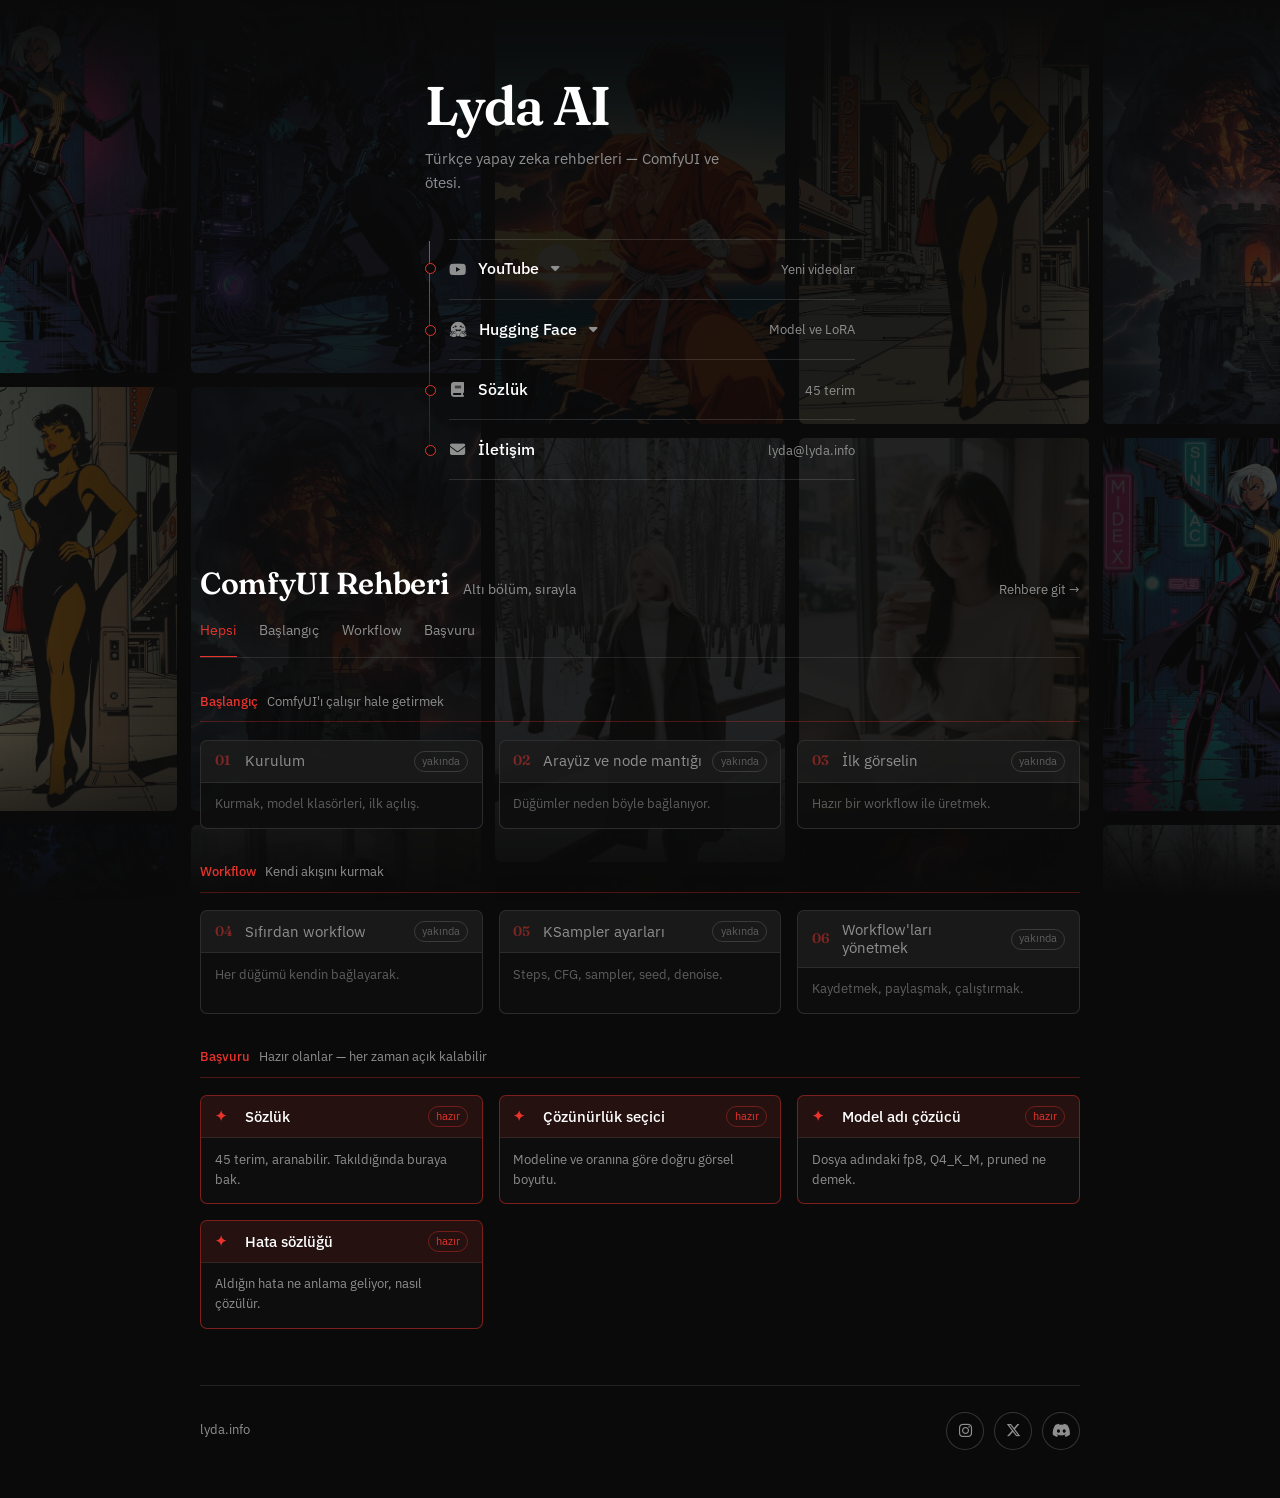
==== commit b045d34f: "Araçları ana sayfaya bağla, favicon ekle Başvuru kategorisinde artık dört hazır araç var. Sayfalar b" ====
--- a/index.html
+++ b/index.html
@@ -27,6 +27,10 @@
 
 <!-- Discord'daki renkli kenar çizgisi bu etiketten geliyor -->
 <meta name="theme-color" content="#E8332C">
+
+<link rel="icon" href="/favicon.ico" sizes="any">
+<link rel="icon" href="/favicon-32.png" type="image/png" sizes="32x32">
+<link rel="apple-touch-icon" href="/favicon-180.png">
 
 <link rel="preconnect" href="https://fonts.googleapis.com">
 <link rel="preconnect" href="https://fonts.gstatic.com" crossorigin>
@@ -778,7 +782,7 @@
     </div>
 
     <div class="kategori" data-kategori="basvuru">
-      <h3 class="kategori-ad">Başvuru<span>Her zaman açık kalabilir</span></h3>
+      <h3 class="kategori-ad">Başvuru<span>Hazır olanlar — her zaman açık kalabilir</span></h3>
       <ul class="dugumler">
         <li>
           <a class="dugum hazir" href="/sozluk/">
@@ -788,6 +792,39 @@
               <span class="dugum-etiket">hazır</span>
             </span>
             <span class="dugum-govde">45 terim, aranabilir. Takıldığında buraya bak.</span>
+          </a>
+        </li>
+
+        <li>
+          <a class="dugum hazir" href="/araclar/cozunurluk/">
+            <span class="dugum-ust">
+              <span class="dugum-no" aria-hidden="true">✦</span>
+              <span class="dugum-ad">Çözünürlük seçici</span>
+              <span class="dugum-etiket">hazır</span>
+            </span>
+            <span class="dugum-govde">Modeline ve oranına göre doğru görsel boyutu.</span>
+          </a>
+        </li>
+
+        <li>
+          <a class="dugum hazir" href="/araclar/model-adi/">
+            <span class="dugum-ust">
+              <span class="dugum-no" aria-hidden="true">✦</span>
+              <span class="dugum-ad">Model adı çözücü</span>
+              <span class="dugum-etiket">hazır</span>
+            </span>
+            <span class="dugum-govde">Dosya adındaki fp8, Q4_K_M, pruned ne demek.</span>
+          </a>
+        </li>
+
+        <li>
+          <a class="dugum hazir" href="/araclar/hatalar/">
+            <span class="dugum-ust">
+              <span class="dugum-no" aria-hidden="true">✦</span>
+              <span class="dugum-ad">Hata sözlüğü</span>
+              <span class="dugum-etiket">hazır</span>
+            </span>
+            <span class="dugum-govde">Aldığın hata ne anlama geliyor, nasıl çözülür.</span>
           </a>
         </li>
       </ul>
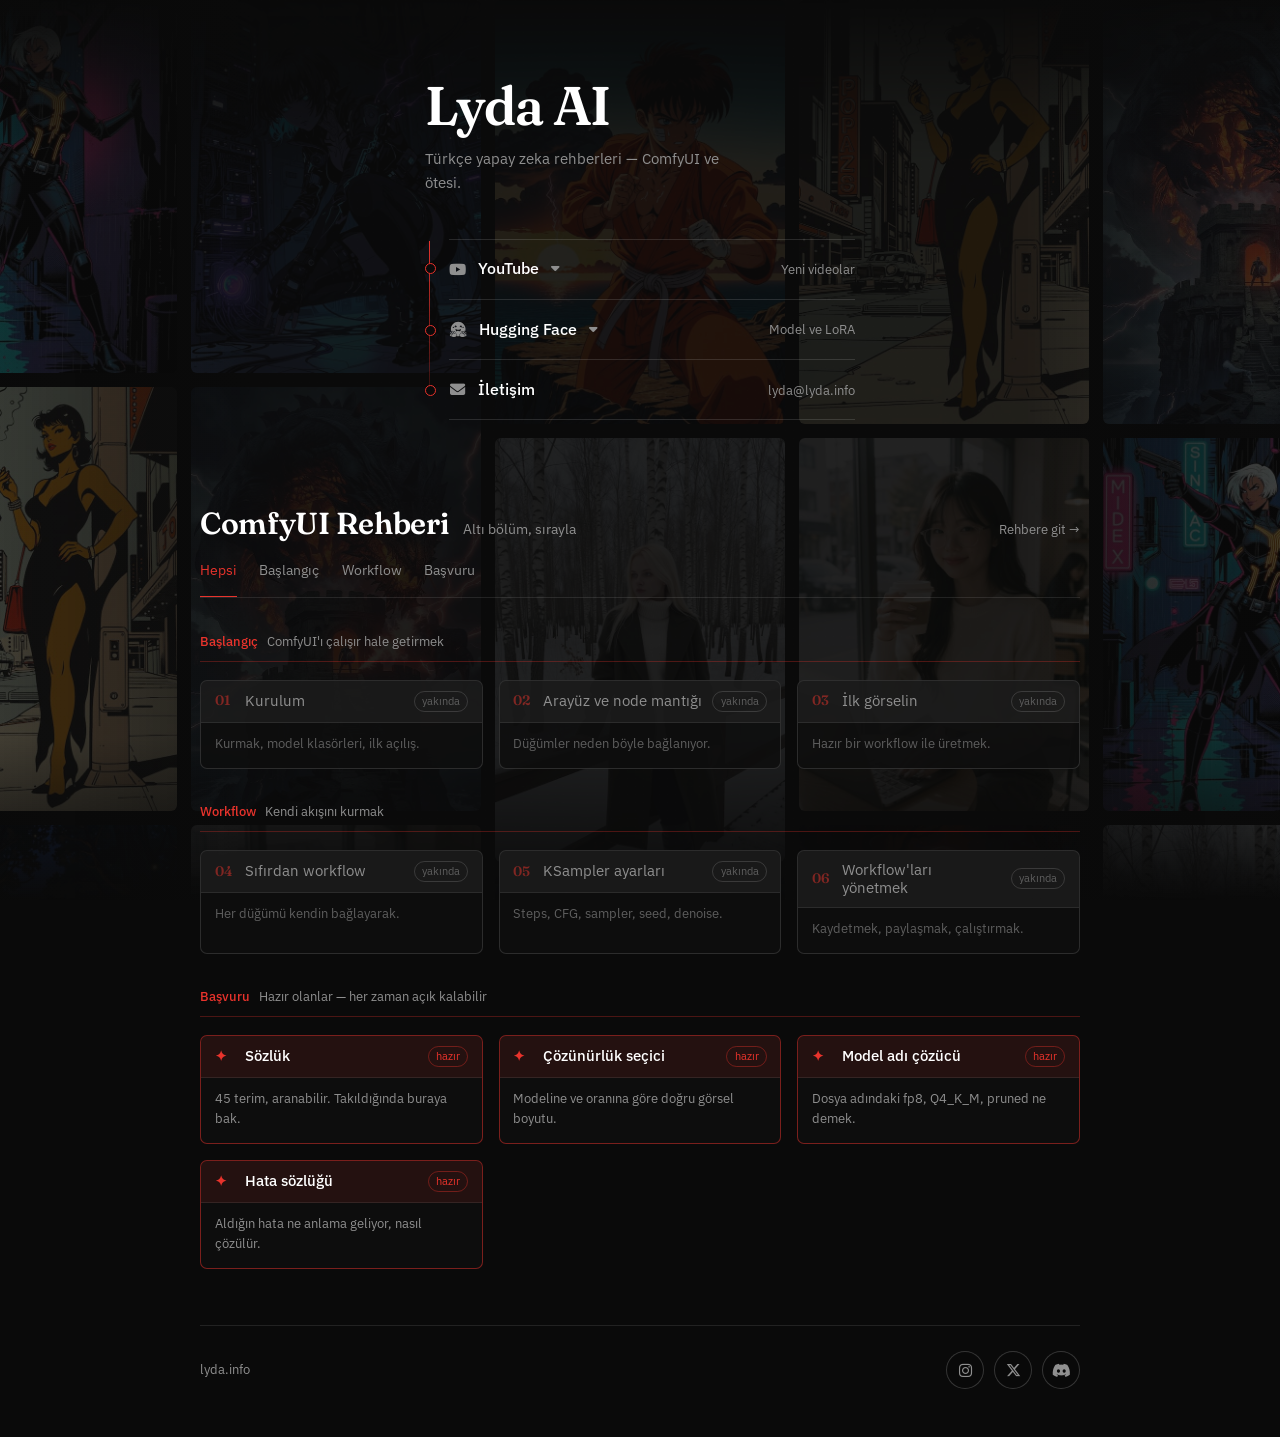
==== commit e2761fbd: "Sözlüğü üstteki bağlantı listesinden çıkar Zaten Başvuru kategorisinde duruyor, iki yerde olmasına g" ====
--- a/index.html
+++ b/index.html
@@ -669,13 +669,6 @@
     </li>
 
     <li>
-      <a class="satir" href="/sozluk/">
-        <span class="ad"><i class="fa-solid fa-book" aria-hidden="true"></i>Sözlük</span>
-        <span class="not">45 terim</span>
-      </a>
-    </li>
-
-    <li>
       <a class="satir" href="mailto:lyda@lyda.info">
         <span class="ad"><i class="fa-solid fa-envelope" aria-hidden="true"></i>İletişim</span>
         <span class="not">lyda@lyda.info</span>
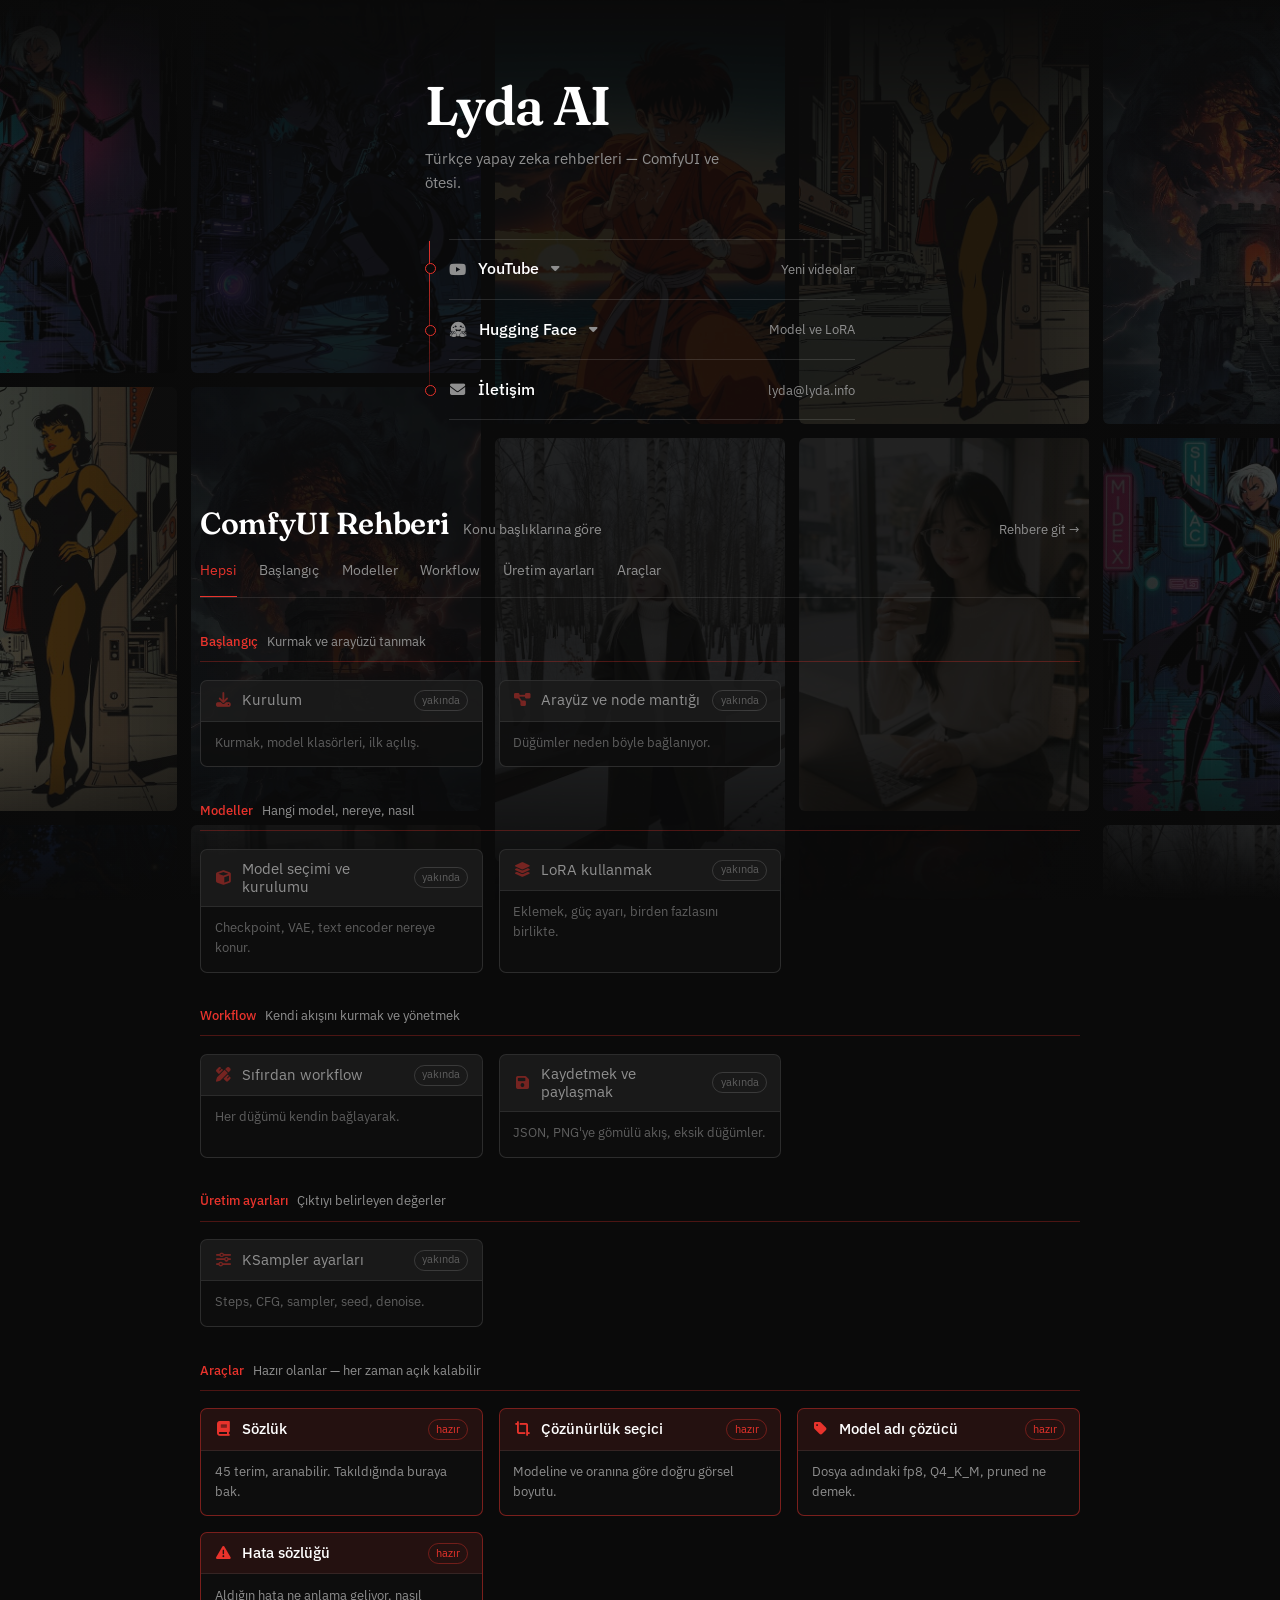
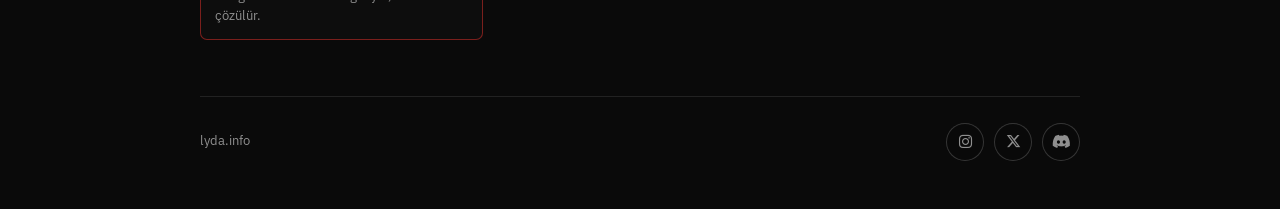
==== commit ccf4b440: "Rehberi konu başlıklarına çevir, numaraları simgelerle değiştir Sıralı bölüm numaraları kalktı; her " ====
--- a/index.html
+++ b/index.html
@@ -517,12 +517,12 @@
 }
 
 .dugum-no{
-  font-family:"Fraunces",Georgia,serif;
-  font-weight:600;
-  font-size:.86rem;
   color:var(--kirmizi);
+  font-size:.92rem;
+  width:1.2em;
+  text-align:center;
   flex-shrink:0;
-  min-width:1.5em;
+  transition:color .2s ease;
 }
 
 .dugum-ad{font-size:.92rem;font-weight:500;line-height:1.25}
@@ -556,7 +556,7 @@
 /* Henüz yayında olmayanlar */
 .dugum.kilitli .dugum-ad{color:var(--acikgri);font-weight:400}
 .dugum.kilitli .dugum-govde{color:#5E5E5E}
-.dugum.kilitli .dugum-no{color:rgba(232,51,44,.5)}
+.dugum.kilitli .dugum-no{color:rgba(232,51,44,.45)}
 
 @keyframes kabloIn{to{transform:scaleY(1)}}
 @keyframes satirIn{to{opacity:1;transform:translateY(0)}}
@@ -690,7 +690,7 @@
   <div class="alan-ust">
     <div class="alan-sol">
       <h2 id="alan-baslik">ComfyUI Rehberi</h2>
-      <span class="alan-not">Altı bölüm, sırayla</span>
+      <span class="alan-not">Konu başlıklarına göre</span>
     </div>
     <a class="alan-tum" href="/rehber/">Rehbere git →</a>
   </div>
@@ -698,17 +698,19 @@
   <div class="suzgec" role="group" aria-label="Kategoriye göre süz">
     <button class="suz" type="button" data-kategori="hepsi" aria-pressed="true">Hepsi</button>
     <button class="suz" type="button" data-kategori="baslangic" aria-pressed="false">Başlangıç</button>
+    <button class="suz" type="button" data-kategori="modeller" aria-pressed="false">Modeller</button>
     <button class="suz" type="button" data-kategori="workflow" aria-pressed="false">Workflow</button>
-    <button class="suz" type="button" data-kategori="basvuru" aria-pressed="false">Başvuru</button>
+    <button class="suz" type="button" data-kategori="ayarlar" aria-pressed="false">Üretim ayarları</button>
+    <button class="suz" type="button" data-kategori="araclar" aria-pressed="false">Araçlar</button>
   </div>
 
     <div class="kategori" data-kategori="baslangic">
-      <h3 class="kategori-ad">Başlangıç<span>ComfyUI'ı çalışır hale getirmek</span></h3>
+      <h3 class="kategori-ad">Başlangıç<span>Kurmak ve arayüzü tanımak</span></h3>
       <ul class="dugumler">
         <li>
           <a class="dugum kilitli" href="/rehber/">
             <span class="dugum-ust">
-              <span class="dugum-no" aria-hidden="true">01</span>
+              <i class="dugum-no fa-solid fa-download" aria-hidden="true"></i>
               <span class="dugum-ad">Kurulum</span>
               <span class="dugum-etiket">yakında</span>
             </span>
@@ -718,33 +720,49 @@
         <li>
           <a class="dugum kilitli" href="/rehber/">
             <span class="dugum-ust">
-              <span class="dugum-no" aria-hidden="true">02</span>
+              <i class="dugum-no fa-solid fa-diagram-project" aria-hidden="true"></i>
               <span class="dugum-ad">Arayüz ve node mantığı</span>
               <span class="dugum-etiket">yakında</span>
             </span>
             <span class="dugum-govde">Düğümler neden böyle bağlanıyor.</span>
           </a>
         </li>
-        <li>
-          <a class="dugum kilitli" href="/rehber/">
-            <span class="dugum-ust">
-              <span class="dugum-no" aria-hidden="true">03</span>
-              <span class="dugum-ad">İlk görselin</span>
-              <span class="dugum-etiket">yakında</span>
-            </span>
-            <span class="dugum-govde">Hazır bir workflow ile üretmek.</span>
-          </a>
-        </li>
       </ul>
     </div>
 
+    <div class="kategori" data-kategori="modeller">
+      <h3 class="kategori-ad">Modeller<span>Hangi model, nereye, nasıl</span></h3>
+      <ul class="dugumler">
+        <li>
+          <a class="dugum kilitli" href="/rehber/">
+            <span class="dugum-ust">
+              <i class="dugum-no fa-solid fa-cube" aria-hidden="true"></i>
+              <span class="dugum-ad">Model seçimi ve kurulumu</span>
+              <span class="dugum-etiket">yakında</span>
+            </span>
+            <span class="dugum-govde">Checkpoint, VAE, text encoder nereye konur.</span>
+          </a>
+        </li>
+        <li>
+          <a class="dugum kilitli" href="/rehber/">
+            <span class="dugum-ust">
+              <i class="dugum-no fa-solid fa-layer-group" aria-hidden="true"></i>
+              <span class="dugum-ad">LoRA kullanmak</span>
+              <span class="dugum-etiket">yakında</span>
+            </span>
+            <span class="dugum-govde">Eklemek, güç ayarı, birden fazlasını birlikte.</span>
+          </a>
+        </li>
+      </ul>
+    </div>
+
     <div class="kategori" data-kategori="workflow">
-      <h3 class="kategori-ad">Workflow<span>Kendi akışını kurmak</span></h3>
+      <h3 class="kategori-ad">Workflow<span>Kendi akışını kurmak ve yönetmek</span></h3>
       <ul class="dugumler">
         <li>
           <a class="dugum kilitli" href="/rehber/">
             <span class="dugum-ust">
-              <span class="dugum-no" aria-hidden="true">04</span>
+              <i class="dugum-no fa-solid fa-pen-ruler" aria-hidden="true"></i>
               <span class="dugum-ad">Sıfırdan workflow</span>
               <span class="dugum-etiket">yakında</span>
             </span>
@@ -754,66 +772,69 @@
         <li>
           <a class="dugum kilitli" href="/rehber/">
             <span class="dugum-ust">
-              <span class="dugum-no" aria-hidden="true">05</span>
+              <i class="dugum-no fa-solid fa-floppy-disk" aria-hidden="true"></i>
+              <span class="dugum-ad">Kaydetmek ve paylaşmak</span>
+              <span class="dugum-etiket">yakında</span>
+            </span>
+            <span class="dugum-govde">JSON, PNG'ye gömülü akış, eksik düğümler.</span>
+          </a>
+        </li>
+      </ul>
+    </div>
+
+    <div class="kategori" data-kategori="ayarlar">
+      <h3 class="kategori-ad">Üretim ayarları<span>Çıktıyı belirleyen değerler</span></h3>
+      <ul class="dugumler">
+        <li>
+          <a class="dugum kilitli" href="/rehber/">
+            <span class="dugum-ust">
+              <i class="dugum-no fa-solid fa-sliders" aria-hidden="true"></i>
               <span class="dugum-ad">KSampler ayarları</span>
               <span class="dugum-etiket">yakında</span>
             </span>
             <span class="dugum-govde">Steps, CFG, sampler, seed, denoise.</span>
           </a>
         </li>
-        <li>
-          <a class="dugum kilitli" href="/rehber/">
-            <span class="dugum-ust">
-              <span class="dugum-no" aria-hidden="true">06</span>
-              <span class="dugum-ad">Workflow'ları yönetmek</span>
-              <span class="dugum-etiket">yakında</span>
-            </span>
-            <span class="dugum-govde">Kaydetmek, paylaşmak, çalıştırmak.</span>
-          </a>
-        </li>
       </ul>
     </div>
 
-    <div class="kategori" data-kategori="basvuru">
-      <h3 class="kategori-ad">Başvuru<span>Hazır olanlar — her zaman açık kalabilir</span></h3>
+    <div class="kategori" data-kategori="araclar">
+      <h3 class="kategori-ad">Araçlar<span>Hazır olanlar — her zaman açık kalabilir</span></h3>
       <ul class="dugumler">
         <li>
           <a class="dugum hazir" href="/sozluk/">
             <span class="dugum-ust">
-              <span class="dugum-no" aria-hidden="true">✦</span>
+              <i class="dugum-no fa-solid fa-book" aria-hidden="true"></i>
               <span class="dugum-ad">Sözlük</span>
               <span class="dugum-etiket">hazır</span>
             </span>
             <span class="dugum-govde">45 terim, aranabilir. Takıldığında buraya bak.</span>
           </a>
         </li>
-
         <li>
           <a class="dugum hazir" href="/araclar/cozunurluk/">
             <span class="dugum-ust">
-              <span class="dugum-no" aria-hidden="true">✦</span>
+              <i class="dugum-no fa-solid fa-crop-simple" aria-hidden="true"></i>
               <span class="dugum-ad">Çözünürlük seçici</span>
               <span class="dugum-etiket">hazır</span>
             </span>
             <span class="dugum-govde">Modeline ve oranına göre doğru görsel boyutu.</span>
           </a>
         </li>
-
         <li>
           <a class="dugum hazir" href="/araclar/model-adi/">
             <span class="dugum-ust">
-              <span class="dugum-no" aria-hidden="true">✦</span>
+              <i class="dugum-no fa-solid fa-tag" aria-hidden="true"></i>
               <span class="dugum-ad">Model adı çözücü</span>
               <span class="dugum-etiket">hazır</span>
             </span>
             <span class="dugum-govde">Dosya adındaki fp8, Q4_K_M, pruned ne demek.</span>
           </a>
         </li>
-
         <li>
           <a class="dugum hazir" href="/araclar/hatalar/">
             <span class="dugum-ust">
-              <span class="dugum-no" aria-hidden="true">✦</span>
+              <i class="dugum-no fa-solid fa-triangle-exclamation" aria-hidden="true"></i>
               <span class="dugum-ad">Hata sözlüğü</span>
               <span class="dugum-etiket">hazır</span>
             </span>
@@ -822,7 +843,6 @@
         </li>
       </ul>
     </div>
-
 </section>
 
 <footer>
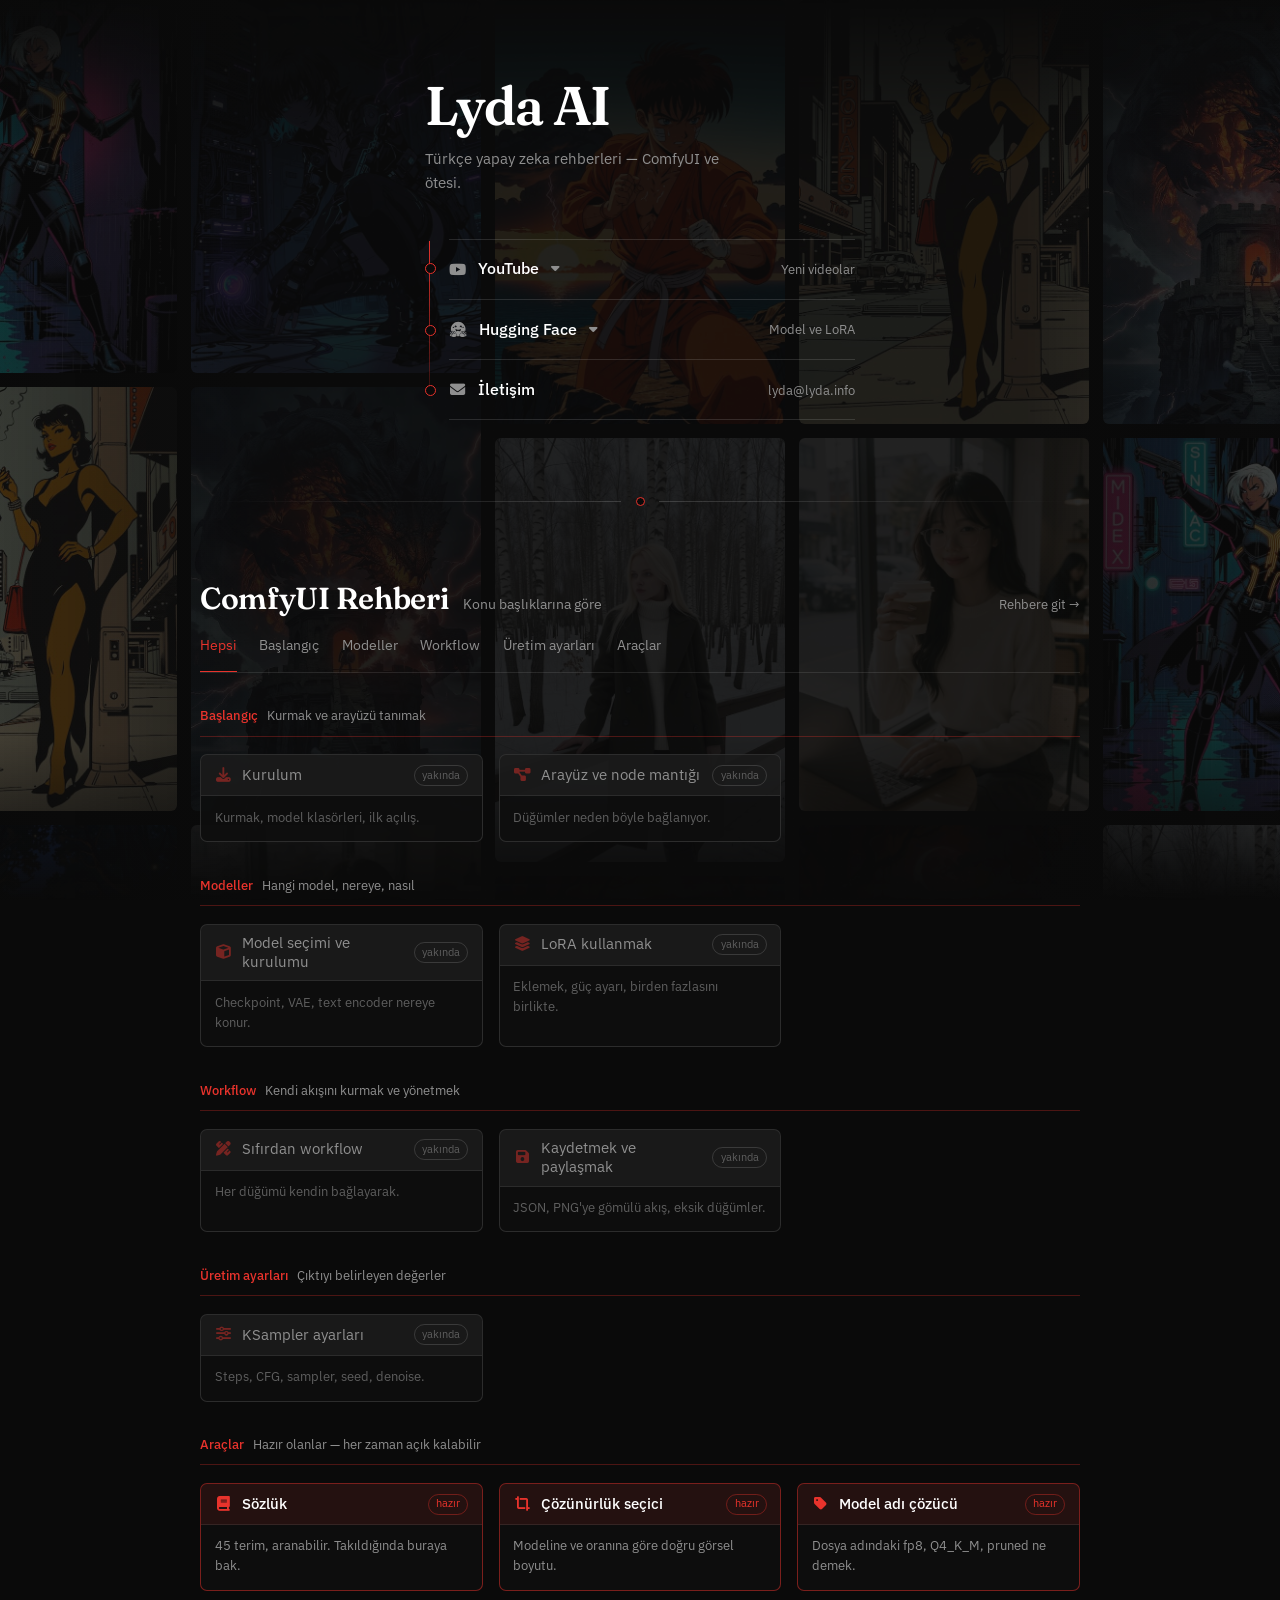
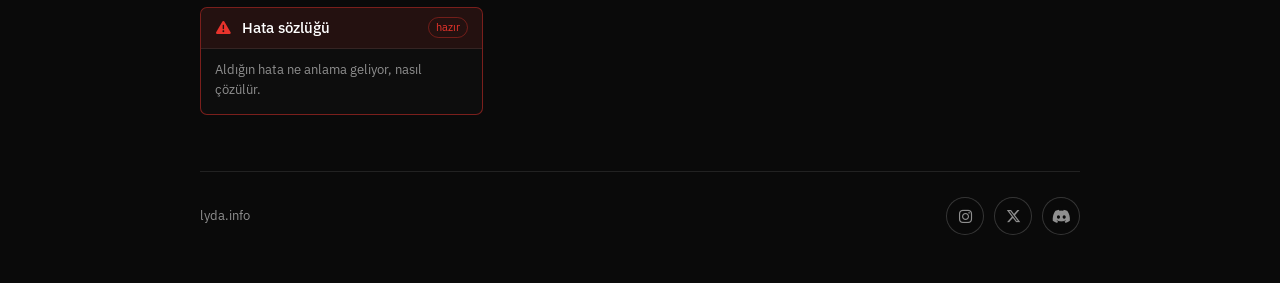
==== commit 168bf228: "İki alan arasına ayraç ekle Bağlantı paneli ile rehber bölümü dip dibeydi. Araya iki yana doğru söne" ====
--- a/index.html
+++ b/index.html
@@ -379,13 +379,34 @@
 ::view-transition-old(root),
 ::view-transition-new(root){animation-duration:.42s}
 
+/* ---------- İki alan arasındaki ayraç ---------- */
+.ayrac{
+  display:flex;
+  align-items:center;
+  gap:.9rem;
+  margin:clamp(3.2rem,8vw,4.8rem) 0;
+  opacity:0;
+  animation:satirIn .5s ease-out 1s forwards;
+}
+
+.ayrac::before,.ayrac::after{content:"";flex:1;height:1px}
+.ayrac::before{background:linear-gradient(90deg,transparent,rgba(255,255,255,.16))}
+.ayrac::after{background:linear-gradient(90deg,rgba(255,255,255,.16),transparent)}
+
+.ayrac span{
+  width:9px;height:9px;
+  border-radius:50%;
+  border:1px solid var(--kirmizi);
+  background:var(--siyah);
+  flex-shrink:0;
+}
+
 /* =================================================
    REHBER ALANI — ComfyUI'ın kendi görsel diliyle
    ================================================= */
 .rehber-alani{
-  margin-top:clamp(3.5rem,9vw,5.5rem);
   opacity:0;
-  animation:satirIn .6s ease-out 1.1s forwards;
+  animation:satirIn .6s ease-out 1.15s forwards;
 }
 
 .alan-ust{
@@ -565,7 +586,7 @@
 
 @media (prefers-reduced-motion:reduce){
   *{transition:none!important;animation:none!important}
-  h1,.tanim,footer,.baglantilar li,.sosyal,.rehber-alani{opacity:1;transform:none}
+  h1,.tanim,footer,.baglantilar li,.sosyal,.rehber-alani,.ayrac{opacity:1;transform:none}
   .baglantilar::before{transform:scaleY(1)}
 }
 </style>
@@ -679,6 +700,8 @@
 
 </main>
 
+<div class="ayrac" aria-hidden="true"><span></span></div>
+
 <!-- =================================================
      REHBER ALANI
      Bölüm yayına girince: "kilitli" sınıfını sil,
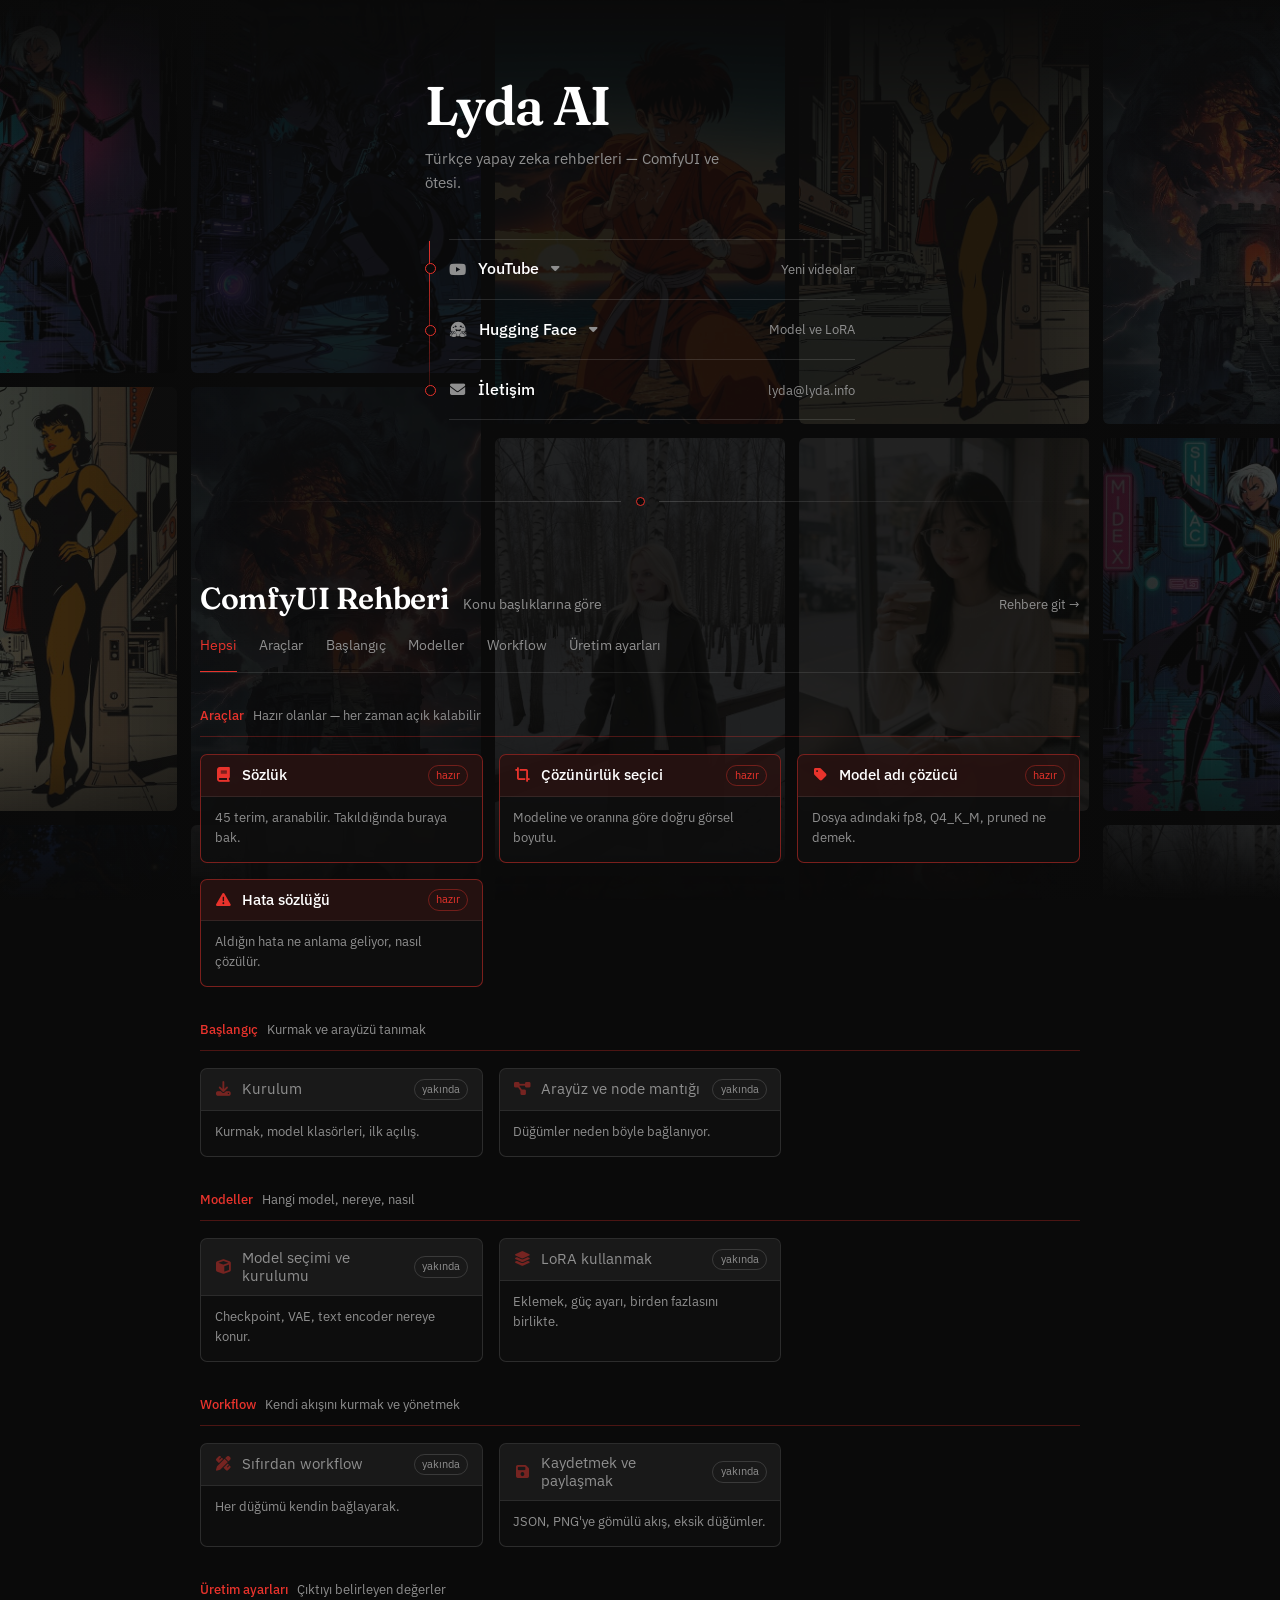
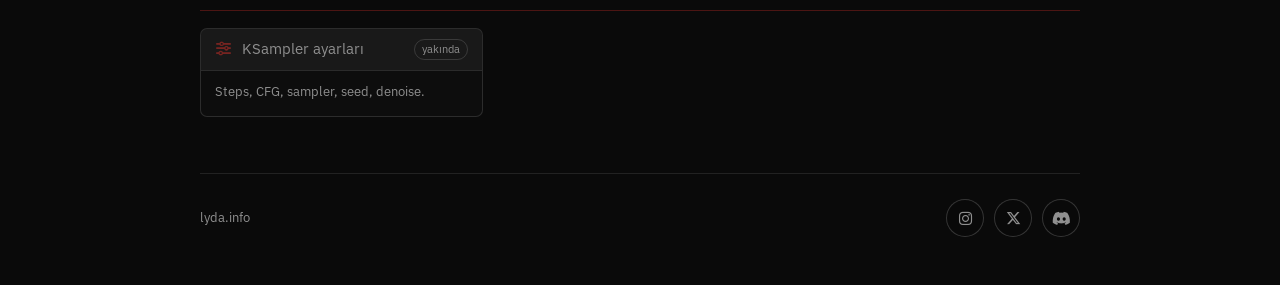
==== commit 9a3e1f7c: "Kilitli rehber kartlarını tıklanamaz yap, araçları öne al, rehber metnini okunur yap Co-Authored-By:" ====
--- a/index.html
+++ b/index.html
@@ -519,13 +519,13 @@
   transition:border-color .2s ease,transform .2s ease,box-shadow .2s ease;
 }
 
-.dugum:hover,.dugum:focus-visible{
+a.dugum:hover,a.dugum:focus-visible{
   border-color:var(--kirmizi);
   transform:translateY(-2px);
   box-shadow:0 6px 22px rgba(0,0,0,.45);
 }
 
-.dugum:focus-visible{outline:2px solid var(--kirmizi);outline-offset:3px}
+a.dugum:focus-visible{outline:2px solid var(--kirmizi);outline-offset:3px}
 
 /* Başlık çubuğu — ComfyUI düğümlerindeki gibi */
 .dugum-ust{
@@ -559,8 +559,8 @@
 .dugum-etiket{
   display:inline-block;
   margin-left:auto;
-  font-size:.68rem;
-  color:#5E5E5E;
+  font-size:.7rem;
+  color:var(--acikgri);
   border:1px solid rgba(255,255,255,.14);
   border-radius:100px;
   padding:.05rem .45rem;
@@ -576,7 +576,6 @@
 
 /* Henüz yayında olmayanlar */
 .dugum.kilitli .dugum-ad{color:var(--acikgri);font-weight:400}
-.dugum.kilitli .dugum-govde{color:#5E5E5E}
 .dugum.kilitli .dugum-no{color:rgba(232,51,44,.45)}
 
 @keyframes kabloIn{to{transform:scaleY(1)}}
@@ -704,9 +703,10 @@
 
 <!-- =================================================
      REHBER ALANI
-     Bölüm yayına girince: "kilitli" sınıfını sil,
-     href'i bölümün adresiyle değiştir, etiketi güncelle.
-     Kablolar sayfa sonundaki betikle çiziliyor.
+     Kilitli bölümler bilerek bağlantı değil (<div>): tıklanınca
+     boş bir sayfaya gitmesin. Bölüm yayına girince <div class="dugum
+     kilitli"> → <a class="dugum hazir" href="bölümün adresi">, etiketi
+     "hazır" yap.
      ================================================= -->
 <section class="rehber-alani" aria-labelledby="alan-baslik">
 
@@ -720,35 +720,81 @@
 
   <div class="suzgec" role="group" aria-label="Kategoriye göre süz">
     <button class="suz" type="button" data-kategori="hepsi" aria-pressed="true">Hepsi</button>
+    <button class="suz" type="button" data-kategori="araclar" aria-pressed="false">Araçlar</button>
     <button class="suz" type="button" data-kategori="baslangic" aria-pressed="false">Başlangıç</button>
     <button class="suz" type="button" data-kategori="modeller" aria-pressed="false">Modeller</button>
     <button class="suz" type="button" data-kategori="workflow" aria-pressed="false">Workflow</button>
     <button class="suz" type="button" data-kategori="ayarlar" aria-pressed="false">Üretim ayarları</button>
-    <button class="suz" type="button" data-kategori="araclar" aria-pressed="false">Araçlar</button>
   </div>
+
+    <div class="kategori" data-kategori="araclar">
+      <h3 class="kategori-ad">Araçlar<span>Hazır olanlar — her zaman açık kalabilir</span></h3>
+      <ul class="dugumler">
+        <li>
+          <a class="dugum hazir" href="/sozluk/">
+            <span class="dugum-ust">
+              <i class="dugum-no fa-solid fa-book" aria-hidden="true"></i>
+              <span class="dugum-ad">Sözlük</span>
+              <span class="dugum-etiket">hazır</span>
+            </span>
+            <span class="dugum-govde">45 terim, aranabilir. Takıldığında buraya bak.</span>
+          </a>
+        </li>
+        <li>
+          <a class="dugum hazir" href="/araclar/cozunurluk/">
+            <span class="dugum-ust">
+              <i class="dugum-no fa-solid fa-crop-simple" aria-hidden="true"></i>
+              <span class="dugum-ad">Çözünürlük seçici</span>
+              <span class="dugum-etiket">hazır</span>
+            </span>
+            <span class="dugum-govde">Modeline ve oranına göre doğru görsel boyutu.</span>
+          </a>
+        </li>
+        <li>
+          <a class="dugum hazir" href="/araclar/model-adi/">
+            <span class="dugum-ust">
+              <i class="dugum-no fa-solid fa-tag" aria-hidden="true"></i>
+              <span class="dugum-ad">Model adı çözücü</span>
+              <span class="dugum-etiket">hazır</span>
+            </span>
+            <span class="dugum-govde">Dosya adındaki fp8, Q4_K_M, pruned ne demek.</span>
+          </a>
+        </li>
+        <li>
+          <a class="dugum hazir" href="/araclar/hatalar/">
+            <span class="dugum-ust">
+              <i class="dugum-no fa-solid fa-triangle-exclamation" aria-hidden="true"></i>
+              <span class="dugum-ad">Hata sözlüğü</span>
+              <span class="dugum-etiket">hazır</span>
+            </span>
+            <span class="dugum-govde">Aldığın hata ne anlama geliyor, nasıl çözülür.</span>
+          </a>
+        </li>
+      </ul>
+    </div>
 
     <div class="kategori" data-kategori="baslangic">
       <h3 class="kategori-ad">Başlangıç<span>Kurmak ve arayüzü tanımak</span></h3>
       <ul class="dugumler">
         <li>
-          <a class="dugum kilitli" href="/rehber/">
+          <div class="dugum kilitli">
             <span class="dugum-ust">
               <i class="dugum-no fa-solid fa-download" aria-hidden="true"></i>
               <span class="dugum-ad">Kurulum</span>
               <span class="dugum-etiket">yakında</span>
             </span>
             <span class="dugum-govde">Kurmak, model klasörleri, ilk açılış.</span>
-          </a>
-        </li>
-        <li>
-          <a class="dugum kilitli" href="/rehber/">
+          </div>
+        </li>
+        <li>
+          <div class="dugum kilitli">
             <span class="dugum-ust">
               <i class="dugum-no fa-solid fa-diagram-project" aria-hidden="true"></i>
               <span class="dugum-ad">Arayüz ve node mantığı</span>
               <span class="dugum-etiket">yakında</span>
             </span>
             <span class="dugum-govde">Düğümler neden böyle bağlanıyor.</span>
-          </a>
+          </div>
         </li>
       </ul>
     </div>
@@ -757,24 +803,24 @@
       <h3 class="kategori-ad">Modeller<span>Hangi model, nereye, nasıl</span></h3>
       <ul class="dugumler">
         <li>
-          <a class="dugum kilitli" href="/rehber/">
+          <div class="dugum kilitli">
             <span class="dugum-ust">
               <i class="dugum-no fa-solid fa-cube" aria-hidden="true"></i>
               <span class="dugum-ad">Model seçimi ve kurulumu</span>
               <span class="dugum-etiket">yakında</span>
             </span>
             <span class="dugum-govde">Checkpoint, VAE, text encoder nereye konur.</span>
-          </a>
-        </li>
-        <li>
-          <a class="dugum kilitli" href="/rehber/">
+          </div>
+        </li>
+        <li>
+          <div class="dugum kilitli">
             <span class="dugum-ust">
               <i class="dugum-no fa-solid fa-layer-group" aria-hidden="true"></i>
               <span class="dugum-ad">LoRA kullanmak</span>
               <span class="dugum-etiket">yakında</span>
             </span>
             <span class="dugum-govde">Eklemek, güç ayarı, birden fazlasını birlikte.</span>
-          </a>
+          </div>
         </li>
       </ul>
     </div>
@@ -783,24 +829,24 @@
       <h3 class="kategori-ad">Workflow<span>Kendi akışını kurmak ve yönetmek</span></h3>
       <ul class="dugumler">
         <li>
-          <a class="dugum kilitli" href="/rehber/">
+          <div class="dugum kilitli">
             <span class="dugum-ust">
               <i class="dugum-no fa-solid fa-pen-ruler" aria-hidden="true"></i>
               <span class="dugum-ad">Sıfırdan workflow</span>
               <span class="dugum-etiket">yakında</span>
             </span>
             <span class="dugum-govde">Her düğümü kendin bağlayarak.</span>
-          </a>
-        </li>
-        <li>
-          <a class="dugum kilitli" href="/rehber/">
+          </div>
+        </li>
+        <li>
+          <div class="dugum kilitli">
             <span class="dugum-ust">
               <i class="dugum-no fa-solid fa-floppy-disk" aria-hidden="true"></i>
               <span class="dugum-ad">Kaydetmek ve paylaşmak</span>
               <span class="dugum-etiket">yakında</span>
             </span>
             <span class="dugum-govde">JSON, PNG'ye gömülü akış, eksik düğümler.</span>
-          </a>
+          </div>
         </li>
       </ul>
     </div>
@@ -809,63 +855,18 @@
       <h3 class="kategori-ad">Üretim ayarları<span>Çıktıyı belirleyen değerler</span></h3>
       <ul class="dugumler">
         <li>
-          <a class="dugum kilitli" href="/rehber/">
+          <div class="dugum kilitli">
             <span class="dugum-ust">
               <i class="dugum-no fa-solid fa-sliders" aria-hidden="true"></i>
               <span class="dugum-ad">KSampler ayarları</span>
               <span class="dugum-etiket">yakında</span>
             </span>
             <span class="dugum-govde">Steps, CFG, sampler, seed, denoise.</span>
-          </a>
+          </div>
         </li>
       </ul>
     </div>
 
-    <div class="kategori" data-kategori="araclar">
-      <h3 class="kategori-ad">Araçlar<span>Hazır olanlar — her zaman açık kalabilir</span></h3>
-      <ul class="dugumler">
-        <li>
-          <a class="dugum hazir" href="/sozluk/">
-            <span class="dugum-ust">
-              <i class="dugum-no fa-solid fa-book" aria-hidden="true"></i>
-              <span class="dugum-ad">Sözlük</span>
-              <span class="dugum-etiket">hazır</span>
-            </span>
-            <span class="dugum-govde">45 terim, aranabilir. Takıldığında buraya bak.</span>
-          </a>
-        </li>
-        <li>
-          <a class="dugum hazir" href="/araclar/cozunurluk/">
-            <span class="dugum-ust">
-              <i class="dugum-no fa-solid fa-crop-simple" aria-hidden="true"></i>
-              <span class="dugum-ad">Çözünürlük seçici</span>
-              <span class="dugum-etiket">hazır</span>
-            </span>
-            <span class="dugum-govde">Modeline ve oranına göre doğru görsel boyutu.</span>
-          </a>
-        </li>
-        <li>
-          <a class="dugum hazir" href="/araclar/model-adi/">
-            <span class="dugum-ust">
-              <i class="dugum-no fa-solid fa-tag" aria-hidden="true"></i>
-              <span class="dugum-ad">Model adı çözücü</span>
-              <span class="dugum-etiket">hazır</span>
-            </span>
-            <span class="dugum-govde">Dosya adındaki fp8, Q4_K_M, pruned ne demek.</span>
-          </a>
-        </li>
-        <li>
-          <a class="dugum hazir" href="/araclar/hatalar/">
-            <span class="dugum-ust">
-              <i class="dugum-no fa-solid fa-triangle-exclamation" aria-hidden="true"></i>
-              <span class="dugum-ad">Hata sözlüğü</span>
-              <span class="dugum-etiket">hazır</span>
-            </span>
-            <span class="dugum-govde">Aldığın hata ne anlama geliyor, nasıl çözülür.</span>
-          </a>
-        </li>
-      </ul>
-    </div>
 </section>
 
 <footer>
